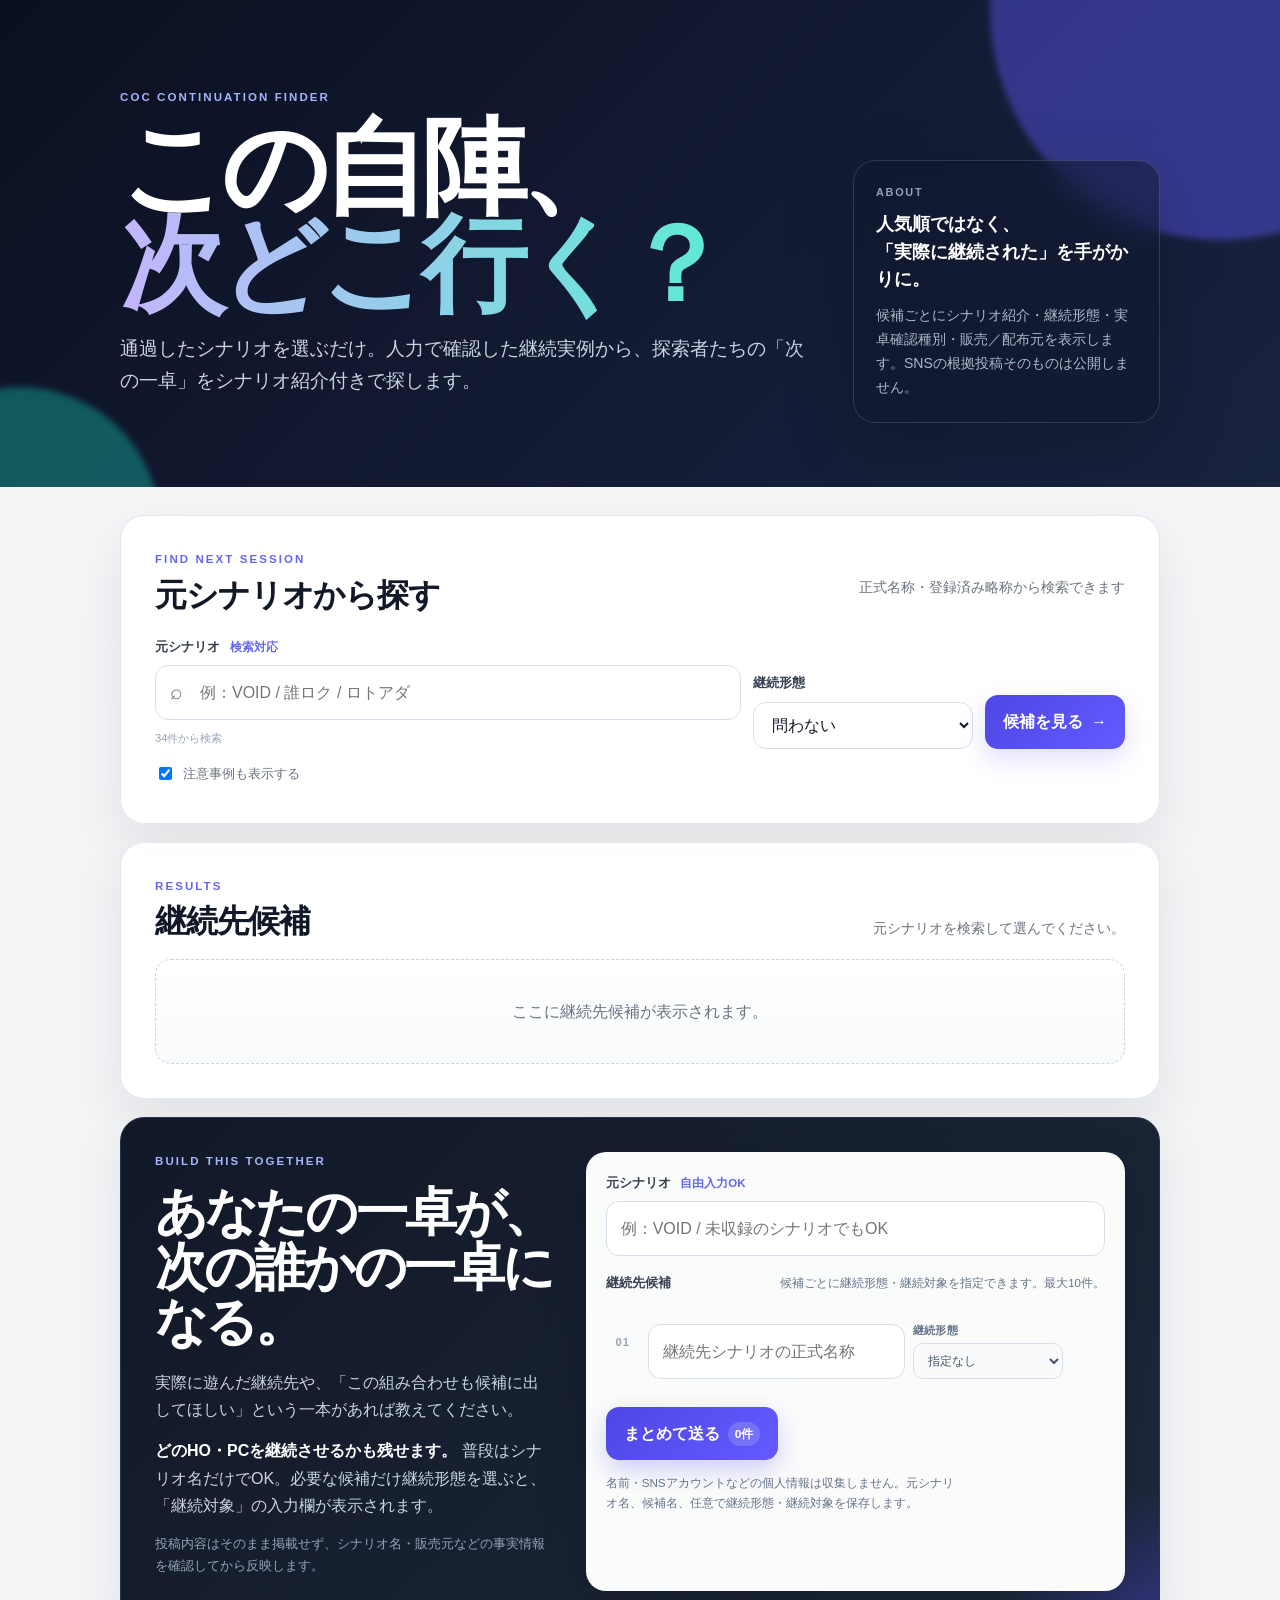
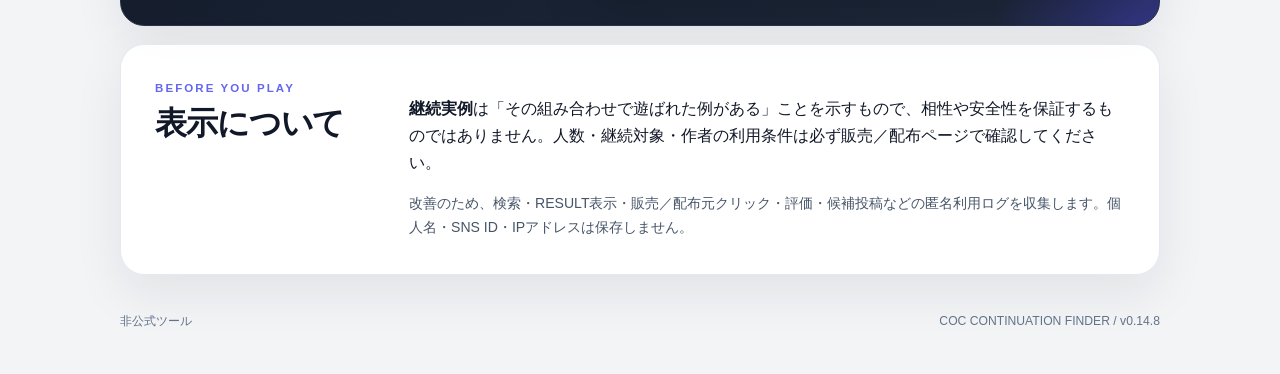
==== index.html @ 489513da "Bump cache for candidate input recovery" ====
<!doctype html>
<html lang="ja">
<head>
<meta charset="utf-8">
<meta name="viewport" content="width=device-width,initial-scale=1">
<title>この自陣、次どこ行く？｜CoC継続先検索</title>
<meta name="description" content="通過したCoCシナリオから、実際に遊ばれた継続先をシナリオ紹介付きで探します。BOOTH・pixiv・TALTO等の販売・配布元も確認できます。">
<meta name="theme-color" content="#111827">
<meta property="og:title" content="この自陣、次どこ行く？">
<meta property="og:description" content="元シナリオを選ぶだけ。人力確認した継続実例から、次の一卓を探します。">
<meta property="og:type" content="website">
<meta property="og:url" content="https://kanjiki.github.io/coc-continuation-finder/">
<meta name="twitter:card" content="summary">
<link rel="canonical" href="https://kanjiki.github.io/coc-continuation-finder/">
<link rel="stylesheet" href="styles.css?v=0.14.8"><link rel="stylesheet" href="source-search.css?v=0.14.8"><link rel="stylesheet" href="request-scope.css?v=0.14.8"><link rel="stylesheet" href="recommendation-feedback.css?v=0.14.8">
<script defer src="config.js?v=0.14.8"></script><script defer src="data/sources.js?v=0.14.8"></script><script defer src="data/part1.js?v=0.14.8"></script><script defer src="data/part2.js?v=0.14.8"></script><script defer src="data/part3.js?v=0.14.8"></script><script defer src="data/part4.js?v=0.14.8"></script><script defer src="data/part5.js?v=0.14.8"></script><script defer src="data/custom.js?v=0.14.8"></script><script defer src="data/sheet-sync.js?v=0.14.8"></script><script defer src="data/sheet-sync-merge.js?v=0.14.8"></script><script defer src="data/feedback-ranking-data.js?v=0.14.8"></script><script defer src="app.js?v=0.14.8"></script><script defer src="source-search-fallback.js?v=0.14.8"></script><script defer src="request-scope.js?v=0.14.8"></script><script defer src="recommendation-feedback.js?v=0.14.8"></script><script defer src="feedback-ranking.js?v=0.14.8"></script><script defer src="analytics.js?v=0.14.8"></script>
</head>
<body>
<div id="testBanner" class="test hidden">FRIEND TEST — 使い勝手を率直に教えてください。</div>
<header class="site-hero"><div class="wrap hero-grid"><div class="hero-copy"><p class="eyebrow">COC CONTINUATION FINDER</p><h1>この自陣、<br><span>次どこ行く？</span></h1><p class="hero-lead">通過したシナリオを選ぶだけ。人力で確認した継続実例から、探索者たちの「次の一卓」をシナリオ紹介付きで探します。</p><div id="heroStats" class="hero-stats" aria-label="収録データ概要"></div></div><aside class="hero-card"><p class="hero-card-label">ABOUT</p><strong>人気順ではなく、<br>「実際に継続された」を手がかりに。</strong><p>候補ごとにシナリオ紹介・継続形態・実卓確認種別・販売／配布元を表示します。SNSの根拠投稿そのものは公開しません。</p></aside></div></header>
<main class="wrap main-stack">
<section class="panel search-panel"><div class="section-head"><div><p class="section-kicker">FIND NEXT SESSION</p><h2>元シナリオから探す</h2></div><p class="section-note">正式名称・登録済み略称から検索できます</p></div><div class="searchrow"><label class="field source-search-field"><span>元シナリオ <em>検索対応</em></span><div class="source-picker"><div class="source-input-wrap"><span class="source-search-icon" aria-hidden="true">⌕</span><input id="sourceSearch" type="search" maxlength="160" autocomplete="off" placeholder="例：VOID / 誰ロク / ロトアダ" aria-controls="sourceResults" aria-expanded="false"><button id="sourceClear" class="source-clear hidden" type="button" aria-label="検索をクリア">×</button></div><div id="sourceResults" class="source-results hidden" role="listbox" aria-label="元シナリオ検索結果"></div></div><small id="sourceSearchMeta" class="source-search-meta"></small><select id="source" class="source-native" aria-hidden="true" tabindex="-1"><option value="">正式名称を選択</option></select></label><label class="field"><span>継続形態</span><select id="scope"><option value="">問わない</option><option value="group">自陣全員・複数人</option><option value="pair">ペア（PC＋PC）</option><option value="tie">タイマン（KPC＋PC）</option><option value="solo">1人・HO単位</option></select></label><button id="go" class="primary-action" type="button">候補を見る <span aria-hidden="true">→</span></button></div><label class="check"><input type="checkbox" id="caution" checked> 注意事例も表示する</label></section>
<section class="panel results-panel"><div class="resulthead"><div><p class="section-kicker">RESULTS</p><h2>継続先候補</h2></div><span id="summary" class="muted">元シナリオを検索して選んでください。</span></div><div id="results" class="empty">ここに継続先候補が表示されます。</div></section>
<section id="requestPanel" class="panel contribute-panel"><div class="contribute-copy"><p class="section-kicker light">BUILD THIS TOGETHER</p><h2>あなたの一卓が、<br>次の誰かの一卓になる。</h2><p>実際に遊んだ継続先や、「この組み合わせも候補に出してほしい」という一本があれば教えてください。</p><p><strong>どのHO・PCを継続させるかも残せます。</strong> 普段はシナリオ名だけでOK。必要な候補だけ継続形態を選ぶと、「継続対象」の入力欄が表示されます。</p><p class="contribute-small">投稿内容はそのまま掲載せず、シナリオ名・販売元などの事実情報を確認してから反映します。</p></div><div class="contribute-form"><label class="field"><span>元シナリオ <em>自由入力OK</em></span><input id="requestSource" type="text" list="requestSourceList" maxlength="160" autocomplete="off" placeholder="例：VOID / 未収録のシナリオでもOK"></label><datalist id="requestSourceList"></datalist><div class="field candidate-fieldset"><div class="field-title"><span>継続先候補</span><small>候補ごとに継続形態・継続対象を指定できます。最大10件。</small></div><div id="candidateFields" class="candidate-fields"></div></div><div class="request-actions"><button id="sendRequest" class="contribute-button" type="button">まとめて送る <span id="requestCount">0件</span></button><p id="requestStatus" class="request-status" aria-live="polite"></p></div><p class="privacy-note">名前・SNSアカウントなどの個人情報は収集しません。元シナリオ名、候補名、任意で継続形態・継続対象を保存します。</p></div></section>
<section id="feedback" class="panel feedback-panel hidden"><p class="section-kicker">FRIEND TEST</p><h2>30秒だけ感想</h2><p class="muted">この形式を今後使いたいですか？</p><div class="choices"><button data-intent="ぜひ使いたい">ぜひ使いたい</button><button data-intent="条件次第">条件次第</button><button data-intent="使わない">使わない</button></div><textarea id="comment" rows="3" placeholder="迷った点、足りない情報など（任意）"></textarea><button id="sendFeedback" type="button">回答文をコピー</button><p id="feedbackStatus" class="muted"></p></section>
<section class="panel note-panel"><div><p class="section-kicker">BEFORE YOU PLAY</p><h2>表示について</h2></div><div><p><b>継続実例</b>は「その組み合わせで遊ばれた例がある」ことを示すもので、相性や安全性を保証するものではありません。人数・継続対象・作者の利用条件は必ず販売／配布ページで確認してください。</p><p class="muted">改善のため、検索・RESULT表示・販売／配布元クリック・評価・候補投稿などの匿名利用ログを収集します。個人名・SNS ID・IPアドレスは保存しません。</p></div></section>
</main>
<footer class="wrap footer-inner"><span>非公式ツール</span><span>COC CONTINUATION FINDER / v0.14.8</span></footer><div id="toast" class="toast"></div>
</body></html>
---- styles.css ----
:root{--bg:#f3f4f6;--paper:#ffffff;--ink:#111827;--muted:#6b7280;--line:#e5e7eb;--accent:#635bff;--accent2:#14b8a6;--navy:#0f172a;--soft:#f8fafc;--good:#e8f7ef;--good-ink:#166534;--warn:#fff4dc;--warn-ink:#92400e;--shadow:0 18px 50px rgba(15,23,42,.08)}*{box-sizing:border-box}html{scroll-behavior:smooth}body{margin:0;background:radial-gradient(circle at 10% 0,#eef2ff 0,transparent 28rem),linear-gradient(#f8fafc,#f3f4f6 44rem);color:var(--ink);font-family:-apple-system,BlinkMacSystemFont,"Segoe UI","Noto Sans JP",sans-serif;line-height:1.7}.wrap{width:min(1040px,calc(100% - 28px));margin:auto}.hidden{display:none!important}.invisible{visibility:hidden}.test{position:sticky;top:0;z-index:20;background:#111827;color:#fff;text-align:center;padding:8px 14px;font-size:.78rem;font-weight:800;letter-spacing:.08em}.site-hero{position:relative;overflow:hidden;background:linear-gradient(135deg,#0b1020 0%,#131b34 55%,#18233f 100%);color:#fff}.site-hero:before,.site-hero:after{content:"";position:absolute;border-radius:999px;filter:blur(3px);opacity:.42}.site-hero:before{width:460px;height:460px;background:#635bff;right:-170px;top:-220px}.site-hero:after{width:280px;height:280px;background:#14b8a6;left:-120px;bottom:-180px}.hero-grid{position:relative;z-index:1;display:grid;grid-template-columns:minmax(0,1.45fr) minmax(280px,.65fr);gap:48px;align-items:end;padding:76px 0 64px}.eyebrow,.section-kicker{font-size:.72rem;letter-spacing:.18em;font-weight:900;text-transform:uppercase}.eyebrow{color:#a5b4fc}.hero-copy h1{font-size:clamp(3.2rem,9vw,6.6rem);line-height:.92;letter-spacing:-.065em;margin:.3rem 0 1.25rem;font-weight:900}.hero-copy h1 span{background:linear-gradient(90deg,#c4b5fd,#5eead4);-webkit-background-clip:text;background-clip:text;color:transparent}.hero-lead{max-width:720px;color:#cbd5e1;font-size:clamp(1rem,2.1vw,1.18rem);margin:0}.hero-stats{display:flex;gap:10px;flex-wrap:wrap;margin-top:26px}.hero-stats span{display:inline-flex;align-items:baseline;gap:5px;padding:7px 10px;border:1px solid rgba(255,255,255,.13);background:rgba(255,255,255,.06);border-radius:999px;color:#cbd5e1;font-size:.78rem;backdrop-filter:blur(8px)}.hero-stats b{font-size:1rem;color:#fff}.hero-card{border:1px solid rgba(255,255,255,.14);background:rgba(15,23,42,.5);padding:22px;border-radius:22px;box-shadow:0 22px 70px rgba(0,0,0,.18);backdrop-filter:blur(14px)}.hero-card-label{font-size:.68rem;letter-spacing:.16em;color:#94a3b8;font-weight:900;margin:0 0 9px}.hero-card strong{display:block;font-size:1.14rem;line-height:1.5}.hero-card p:last-child{color:#aeb9cb;font-size:.88rem;margin:12px 0 0}.main-stack{padding:28px 0 8px}.panel{background:rgba(255,255,255,.94);border:1px solid rgba(226,232,240,.95);border-radius:24px;padding:clamp(20px,4vw,34px);margin-bottom:18px;box-shadow:var(--shadow);backdrop-filter:blur(10px)}.section-head,.resulthead{display:flex;justify-content:space-between;gap:18px;align-items:flex-end}.section-kicker{color:#6366f1;margin:0 0 6px}.section-kicker.light{color:#a5b4fc}.panel h2{font-size:clamp(1.45rem,3vw,2rem);line-height:1.2;letter-spacing:-.035em;margin:0}.section-note,.muted{color:var(--muted);font-size:.88rem}.searchrow{display:grid;grid-template-columns:minmax(0,1fr) 220px auto;gap:12px;align-items:end;margin-top:22px}.field{display:grid;gap:7px}.field>span,.field-title>span{font-size:.82rem;font-weight:800;color:#374151}.field em{font-style:normal;color:#6366f1;margin-left:6px;font-size:.72rem}.field-title{display:flex;justify-content:space-between;gap:10px;align-items:baseline}.field-title small{font-size:.72rem;color:#64748b}select,button,textarea,input{font:inherit}select,textarea,input[type="text"],input[type="url"]{width:100%;border:1px solid #d8dee9;border-radius:13px;background:#fff;padding:13px 14px;color:var(--ink);outline:0;transition:border-color .18s,box-shadow .18s,transform .18s}select:focus,textarea:focus,input:focus{border-color:#818cf8;box-shadow:0 0 0 4px rgba(99,102,241,.12)}button,.button{border:0;border-radius:13px;padding:13px 18px;background:var(--navy);color:#fff;font-weight:800;cursor:pointer;text-decoration:none;display:inline-flex;align-items:center;justify-content:center;gap:8px;transition:transform .18s,filter .18s,box-shadow .18s}button:hover,.button:hover{filter:brightness(1.05);transform:translateY(-1px)}button:disabled{opacity:.55;cursor:wait;transform:none}.primary-action{min-height:50px;background:linear-gradient(135deg,#4f46e5,#635bff);box-shadow:0 10px 24px rgba(99,91,255,.2)}.check{display:inline-flex;gap:8px;align-items:center;margin-top:14px;color:var(--muted);font-size:.84rem}.results-panel{overflow:hidden}.empty{text-align:center;border:1px dashed #cbd5e1;border-radius:16px;padding:38px 18px;color:var(--muted);margin-top:18px;background:linear-gradient(180deg,#fff,#f8fafc)}.cards{display:grid;grid-template-columns:repeat(2,minmax(0,1fr));gap:14px;margin-top:18px}.card{position:relative;border:1px solid #e2e8f0;border-radius:18px;padding:20px;background:linear-gradient(180deg,#fff,#fbfcfe);box-shadow:0 10px 26px rgba(15,23,42,.045);transition:transform .18s,box-shadow .18s,border-color .18s}.card:hover{transform:translateY(-2px);box-shadow:0 16px 38px rgba(15,23,42,.08);border-color:#c7d2fe}.card.caution{background:linear-gradient(180deg,#fffaf0,#fffbf5);border-color:#f2d6a3}.cardtop{display:flex;justify-content:space-between;gap:14px;align-items:flex-start}.card h3{margin:0;font-size:1.14rem;line-height:1.45;letter-spacing:-.01em}.status-dot{width:10px;height:10px;border-radius:999px;flex:0 0 auto;margin-top:7px;box-shadow:0 0 0 5px rgba(22,163,74,.08)}.status-dot.good{background:#22c55e}.status-dot.warn{background:#f59e0b;box-shadow:0 0 0 5px rgba(245,158,11,.1)}.badges{display:flex;gap:6px;flex-wrap:wrap;margin:11px 0}.badge{font-size:.7rem;padding:4px 8px;border-radius:999px;background:#eef2f7;color:#475569;font-weight:800}.badge.good{background:var(--good);color:var(--good-ink)}.badge.warn{background:var(--warn);color:var(--warn-ink)}.reason{margin:9px 0 15px;color:#475569;font-size:.92rem}.markets{display:flex;gap:7px;flex-wrap:wrap;align-items:center;border-top:1px solid #edf0f4;padding-top:12px}.markets b{font-size:.73rem;color:#64748b;margin-right:2px}.markets a{text-decoration:none;border:1px solid #d8dee9;background:#fff;border-radius:999px;padding:6px 10px;font-size:.76rem;font-weight:800;color:#334155;transition:border-color .18s,background .18s}.markets a:hover{border-color:#a5b4fc;background:#f5f7ff}.markets a span{margin-left:4px;color:#6366f1}.pending{font-size:.78rem;color:var(--muted)}.contribute-panel{display:grid;grid-template-columns:minmax(0,.85fr) minmax(0,1.15fr);gap:32px;background:linear-gradient(135deg,#111827 0%,#1e293b 100%);border-color:#26354c;color:#fff;overflow:hidden;position:relative}.contribute-panel:after{content:"";position:absolute;width:320px;height:320px;border-radius:50%;background:radial-gradient(circle,#4f46e5 0,transparent 70%);right:-150px;bottom:-180px;opacity:.45;pointer-events:none}.contribute-copy,.contribute-form{position:relative;z-index:1}.contribute-copy h2{font-size:clamp(2rem,4.6vw,3.25rem);line-height:1.05;margin:8px 0 20px;letter-spacing:-.055em}.contribute-copy p{color:#cbd5e1;margin:0 0 14px}.contribute-copy strong{color:#fff}.contribute-small{font-size:.8rem!important;color:#94a3b8!important}.contribute-form{background:rgba(255,255,255,.98);color:var(--ink);border-radius:20px;padding:20px;box-shadow:0 18px 50px rgba(0,0,0,.16)}.candidate-fieldset{margin-top:16px}.candidate-fields{display:grid;gap:8px;margin-top:9px}.candidate-row{display:grid;grid-template-columns:34px minmax(0,1fr) 34px;gap:8px;align-items:center}.candidate-number{font-size:.7rem;color:#94a3b8;font-weight:900;text-align:center;letter-spacing:.08em}.candidate-remove{width:34px;height:34px;padding:0;border-radius:10px;background:#f1f5f9;color:#64748b;font-size:1.1rem;box-shadow:none}.candidate-remove:hover{background:#e2e8f0;color:#111827}.request-actions{display:flex;align-items:center;gap:14px;flex-wrap:wrap;margin-top:18px}.contribute-button{background:linear-gradient(135deg,#4f46e5,#635bff);box-shadow:0 10px 24px rgba(79,70,229,.24)}.contribute-button span{display:inline-flex;min-width:32px;justify-content:center;background:rgba(255,255,255,.16);padding:2px 7px;border-radius:999px;font-size:.74rem}.contribute-button.ready{box-shadow:0 12px 30px rgba(79,70,229,.34)}.request-status{margin:0;color:#475569;font-size:.8rem}.privacy-note{margin:13px 0 0;color:#64748b;font-size:.73rem}.choices{display:flex;gap:8px;flex-wrap:wrap;margin:12px 0}.choices button{background:#eef2f7;color:var(--ink);box-shadow:none}.choices button.active{background:#111827;color:#fff}#comment{margin:4px 0 10px}.note-panel{display:grid;grid-template-columns:230px minmax(0,1fr);gap:24px;align-items:start}.note-panel p:last-child{margin:0;color:#475569}.footer-inner{display:flex;justify-content:space-between;gap:18px;padding:10px 0 42px;color:#64748b;font-size:.76rem}.toast{position:fixed;right:18px;bottom:18px;z-index:30;background:#111827;color:#fff;padding:11px 15px;border-radius:12px;box-shadow:0 14px 40px rgba(15,23,42,.22);opacity:0;pointer-events:none;transform:translateY(8px);transition:.2s}.toast.show{opacity:1;transform:translateY(0)}@media(max-width:860px){.hero-grid,.contribute-panel{grid-template-columns:1fr}.hero-card{max-width:580px}.cards{grid-template-columns:1fr}.note-panel{grid-template-columns:1fr}.contribute-panel{gap:20px}}@media(max-width:680px){.hero-grid{padding:56px 0 44px;gap:28px}.hero-copy h1{font-size:clamp(3rem,15vw,4.8rem)}.searchrow{grid-template-columns:1fr}.searchrow button{width:100%}.section-head,.resulthead{display:block}.section-note,.resulthead .muted{display:block;margin-top:7px}.field-title{display:block}.field-title small{display:block;margin-top:3px}.candidate-row{grid-template-columns:26px minmax(0,1fr) 32px}.contribute-form{padding:16px}.footer-inner{display:block}.footer-inner span{display:block;margin-top:3px}}
---- source-search.css ----
.source-search-field{min-width:0}.source-picker{position:relative}.source-input-wrap{position:relative}.source-input-wrap input[type="search"]{width:100%;min-height:50px;border:1px solid #d8dee9;border-radius:13px;background:#fff;padding:13px 44px;color:var(--ink);outline:0;transition:border-color .18s,box-shadow .18s}.source-input-wrap input[type="search"]:focus{border-color:#818cf8;box-shadow:0 0 0 4px rgba(99,102,241,.12)}.source-input-wrap input[type="search"]::-webkit-search-cancel-button{display:none}.source-search-icon{position:absolute;left:15px;top:50%;transform:translateY(-52%);z-index:1;color:#64748b;font-size:1.3rem;line-height:1;pointer-events:none}.source-clear{position:absolute;right:8px;top:50%;transform:translateY(-50%);width:34px;height:34px;padding:0;border-radius:10px;background:#f1f5f9;color:#64748b;box-shadow:none;font-size:1.05rem;z-index:2}.source-clear:hover{transform:translateY(-50%);filter:none;background:#e2e8f0;color:#111827}.source-results{position:absolute;z-index:15;top:calc(100% + 7px);left:0;right:0;max-height:330px;overflow:auto;padding:6px;background:rgba(255,255,255,.99);border:1px solid #dbe2ec;border-radius:15px;box-shadow:0 18px 45px rgba(15,23,42,.16);backdrop-filter:blur(12px)}.source-result{width:100%;display:flex;justify-content:space-between;align-items:center;gap:12px;padding:11px 12px;border-radius:10px;background:transparent;color:#172033;text-align:left;box-shadow:none}.source-result:hover,.source-result:focus{transform:none;filter:none;background:#f1f5ff;outline:none}.source-result span{font-weight:800;line-height:1.35}.source-result small{flex:0 0 auto;color:#94a3b8;font-size:.66rem;font-weight:800;letter-spacing:.04em}.source-nohit{padding:18px 12px;color:#64748b;font-size:.82rem;text-align:center}.source-search-meta{display:block;min-height:1.2em;margin-top:2px;color:#94a3b8;font-size:.7rem}.source-native{display:none!important}@media(max-width:680px){.source-results{max-height:280px}.source-result{align-items:flex-start}.source-result small{display:none}}
---- request-scope.css ----
.candidate-fields{gap:10px}.candidate-row{grid-template-columns:34px minmax(0,1fr) 34px;align-items:start;padding:10px 0;border-bottom:1px solid #eef2f7}.candidate-row:last-child{border-bottom:0}.candidate-main{display:grid;grid-template-columns:minmax(0,1fr) 150px;gap:8px;align-items:end}.candidate-scope-wrap{display:grid;gap:4px}.candidate-inline-label,.candidate-target-title{font-size:.68rem;font-weight:900;color:#64748b;letter-spacing:.02em}.candidate-scope-select{padding:9px 10px;border-radius:10px;font-size:.78rem;background:#f8fafc;color:#475569;border:1px solid #d8dee9}.candidate-detail-fields{grid-column:2/3;margin-top:8px;padding:11px 12px;border:1px solid #e2e8f0;border-radius:12px;background:#f8fafc}.candidate-target-title{margin-bottom:7px;color:#475569}.candidate-pair-fields,.candidate-tiebreak-fields{display:grid;grid-template-columns:repeat(2,minmax(0,1fr));gap:8px}.mini-field{display:grid;gap:5px}.mini-field>span{font-size:.7rem;font-weight:800;color:#64748b}.mini-field input{padding:9px 10px;border-radius:10px;font-size:.84rem}.candidate-number{padding-top:12px}.candidate-remove{margin-top:7px}.privacy-note{max-width:54ch}@media(max-width:680px){.candidate-row{grid-template-columns:24px minmax(0,1fr) 30px}.candidate-main{grid-template-columns:1fr}.candidate-scope-select{width:100%}.candidate-detail-fields{grid-column:2/3}.candidate-pair-fields,.candidate-tiebreak-fields{grid-template-columns:1fr}.candidate-remove{margin-top:8px}}
---- recommendation-feedback.css ----
@import url("source-search.css");
.recommendation-feedback{margin-top:14px;padding-top:14px;border-top:1px solid #edf0f4;display:grid;grid-template-columns:minmax(0,1fr) auto;gap:10px 14px;align-items:center}.recommendation-feedback-copy{display:grid;gap:1px}.recommendation-feedback-copy span{font-size:.78rem;font-weight:900;color:#334155}.recommendation-feedback-copy small{font-size:.68rem;color:#94a3b8}.recommendation-feedback-actions{display:flex;gap:7px;flex-wrap:wrap;justify-content:flex-end}.rec-vote{padding:7px 10px;border-radius:999px;background:#f8fafc;color:#475569;border:1px solid #dbe2ea;box-shadow:none;font-size:.72rem;font-weight:850;line-height:1}.rec-vote:hover{transform:translateY(-1px);background:#fff;border-color:#a5b4fc}.rec-vote-fit.selected{background:#e8f7ef;color:#166534;border-color:#bbdfc8}.rec-vote-doubt.selected{background:#fff4dc;color:#92400e;border-color:#f1d09a}.rec-vote:disabled{cursor:default;opacity:.8;transform:none}.recommendation-feedback-status{grid-column:1/-1;min-height:1em;font-size:.68rem;color:#64748b}.recommendation-feedback-status[data-state="success"]{color:#166534}.recommendation-feedback-status[data-state="error"]{color:#b91c1c}@media(max-width:560px){.recommendation-feedback{grid-template-columns:1fr}.recommendation-feedback-actions{justify-content:flex-start}.rec-vote{flex:1}}
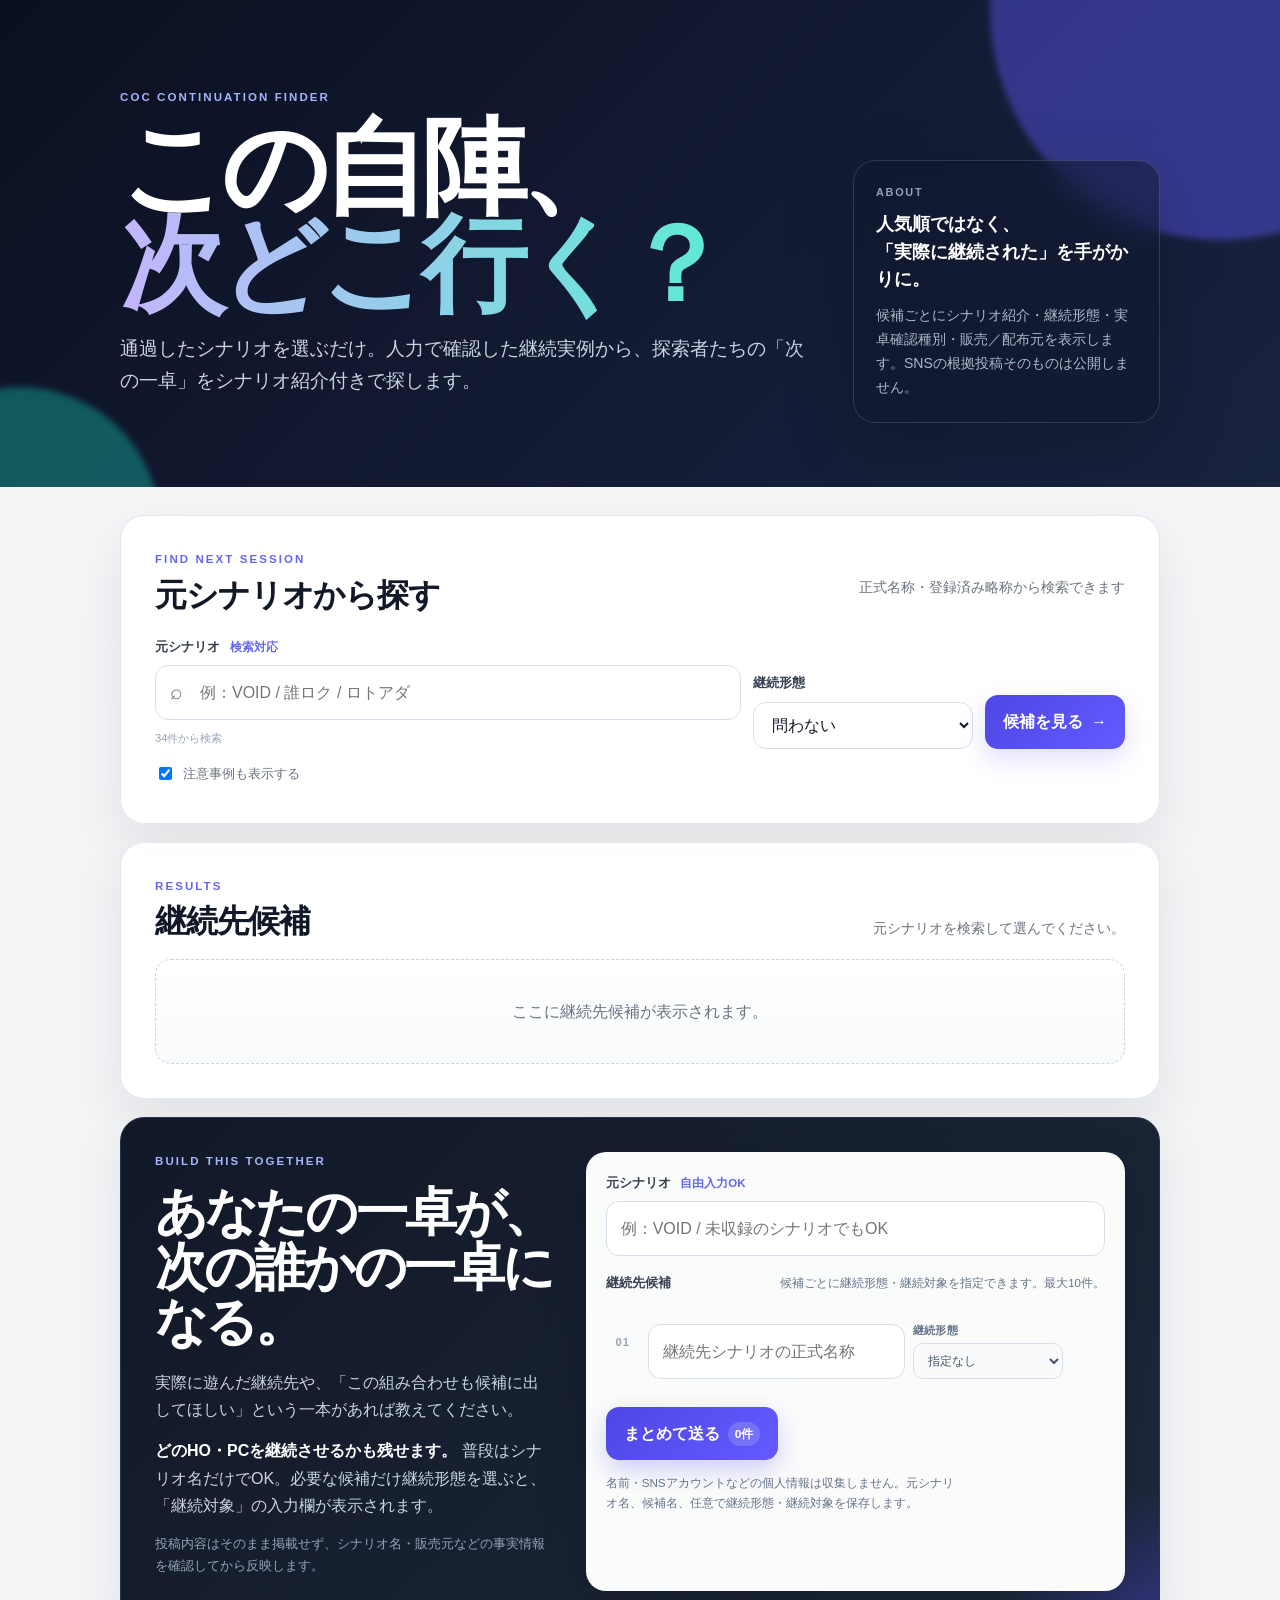
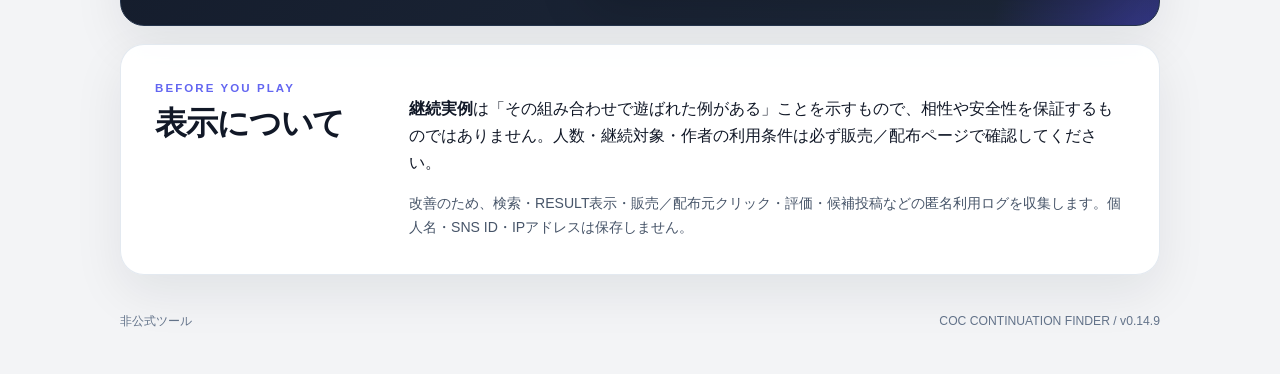
==== commit b18963d3: "Bump cache after candidate submit recovery" ====
--- a/index.html
+++ b/index.html
@@ -12,8 +12,8 @@
 <meta property="og:url" content="https://kanjiki.github.io/coc-continuation-finder/">
 <meta name="twitter:card" content="summary">
 <link rel="canonical" href="https://kanjiki.github.io/coc-continuation-finder/">
-<link rel="stylesheet" href="styles.css?v=0.14.8"><link rel="stylesheet" href="source-search.css?v=0.14.8"><link rel="stylesheet" href="request-scope.css?v=0.14.8"><link rel="stylesheet" href="recommendation-feedback.css?v=0.14.8">
-<script defer src="config.js?v=0.14.8"></script><script defer src="data/sources.js?v=0.14.8"></script><script defer src="data/part1.js?v=0.14.8"></script><script defer src="data/part2.js?v=0.14.8"></script><script defer src="data/part3.js?v=0.14.8"></script><script defer src="data/part4.js?v=0.14.8"></script><script defer src="data/part5.js?v=0.14.8"></script><script defer src="data/custom.js?v=0.14.8"></script><script defer src="data/sheet-sync.js?v=0.14.8"></script><script defer src="data/sheet-sync-merge.js?v=0.14.8"></script><script defer src="data/feedback-ranking-data.js?v=0.14.8"></script><script defer src="app.js?v=0.14.8"></script><script defer src="source-search-fallback.js?v=0.14.8"></script><script defer src="request-scope.js?v=0.14.8"></script><script defer src="recommendation-feedback.js?v=0.14.8"></script><script defer src="feedback-ranking.js?v=0.14.8"></script><script defer src="analytics.js?v=0.14.8"></script>
+<link rel="stylesheet" href="styles.css?v=0.14.9"><link rel="stylesheet" href="source-search.css?v=0.14.9"><link rel="stylesheet" href="request-scope.css?v=0.14.9"><link rel="stylesheet" href="recommendation-feedback.css?v=0.14.9">
+<script defer src="config.js?v=0.14.9"></script><script defer src="data/sources.js?v=0.14.9"></script><script defer src="data/part1.js?v=0.14.9"></script><script defer src="data/part2.js?v=0.14.9"></script><script defer src="data/part3.js?v=0.14.9"></script><script defer src="data/part4.js?v=0.14.9"></script><script defer src="data/part5.js?v=0.14.9"></script><script defer src="data/custom.js?v=0.14.9"></script><script defer src="data/sheet-sync.js?v=0.14.9"></script><script defer src="data/sheet-sync-merge.js?v=0.14.9"></script><script defer src="data/feedback-ranking-data.js?v=0.14.9"></script><script defer src="app.js?v=0.14.9"></script><script defer src="source-search-fallback.js?v=0.14.9"></script><script defer src="request-scope.js?v=0.14.9"></script><script defer src="recommendation-feedback.js?v=0.14.9"></script><script defer src="feedback-ranking.js?v=0.14.9"></script><script defer src="analytics.js?v=0.14.9"></script>
 </head>
 <body>
 <div id="testBanner" class="test hidden">FRIEND TEST — 使い勝手を率直に教えてください。</div>
@@ -25,5 +25,5 @@
 <section id="feedback" class="panel feedback-panel hidden"><p class="section-kicker">FRIEND TEST</p><h2>30秒だけ感想</h2><p class="muted">この形式を今後使いたいですか？</p><div class="choices"><button data-intent="ぜひ使いたい">ぜひ使いたい</button><button data-intent="条件次第">条件次第</button><button data-intent="使わない">使わない</button></div><textarea id="comment" rows="3" placeholder="迷った点、足りない情報など（任意）"></textarea><button id="sendFeedback" type="button">回答文をコピー</button><p id="feedbackStatus" class="muted"></p></section>
 <section class="panel note-panel"><div><p class="section-kicker">BEFORE YOU PLAY</p><h2>表示について</h2></div><div><p><b>継続実例</b>は「その組み合わせで遊ばれた例がある」ことを示すもので、相性や安全性を保証するものではありません。人数・継続対象・作者の利用条件は必ず販売／配布ページで確認してください。</p><p class="muted">改善のため、検索・RESULT表示・販売／配布元クリック・評価・候補投稿などの匿名利用ログを収集します。個人名・SNS ID・IPアドレスは保存しません。</p></div></section>
 </main>
-<footer class="wrap footer-inner"><span>非公式ツール</span><span>COC CONTINUATION FINDER / v0.14.8</span></footer><div id="toast" class="toast"></div>
+<footer class="wrap footer-inner"><span>非公式ツール</span><span>COC CONTINUATION FINDER / v0.14.9</span></footer><div id="toast" class="toast"></div>
 </body></html>
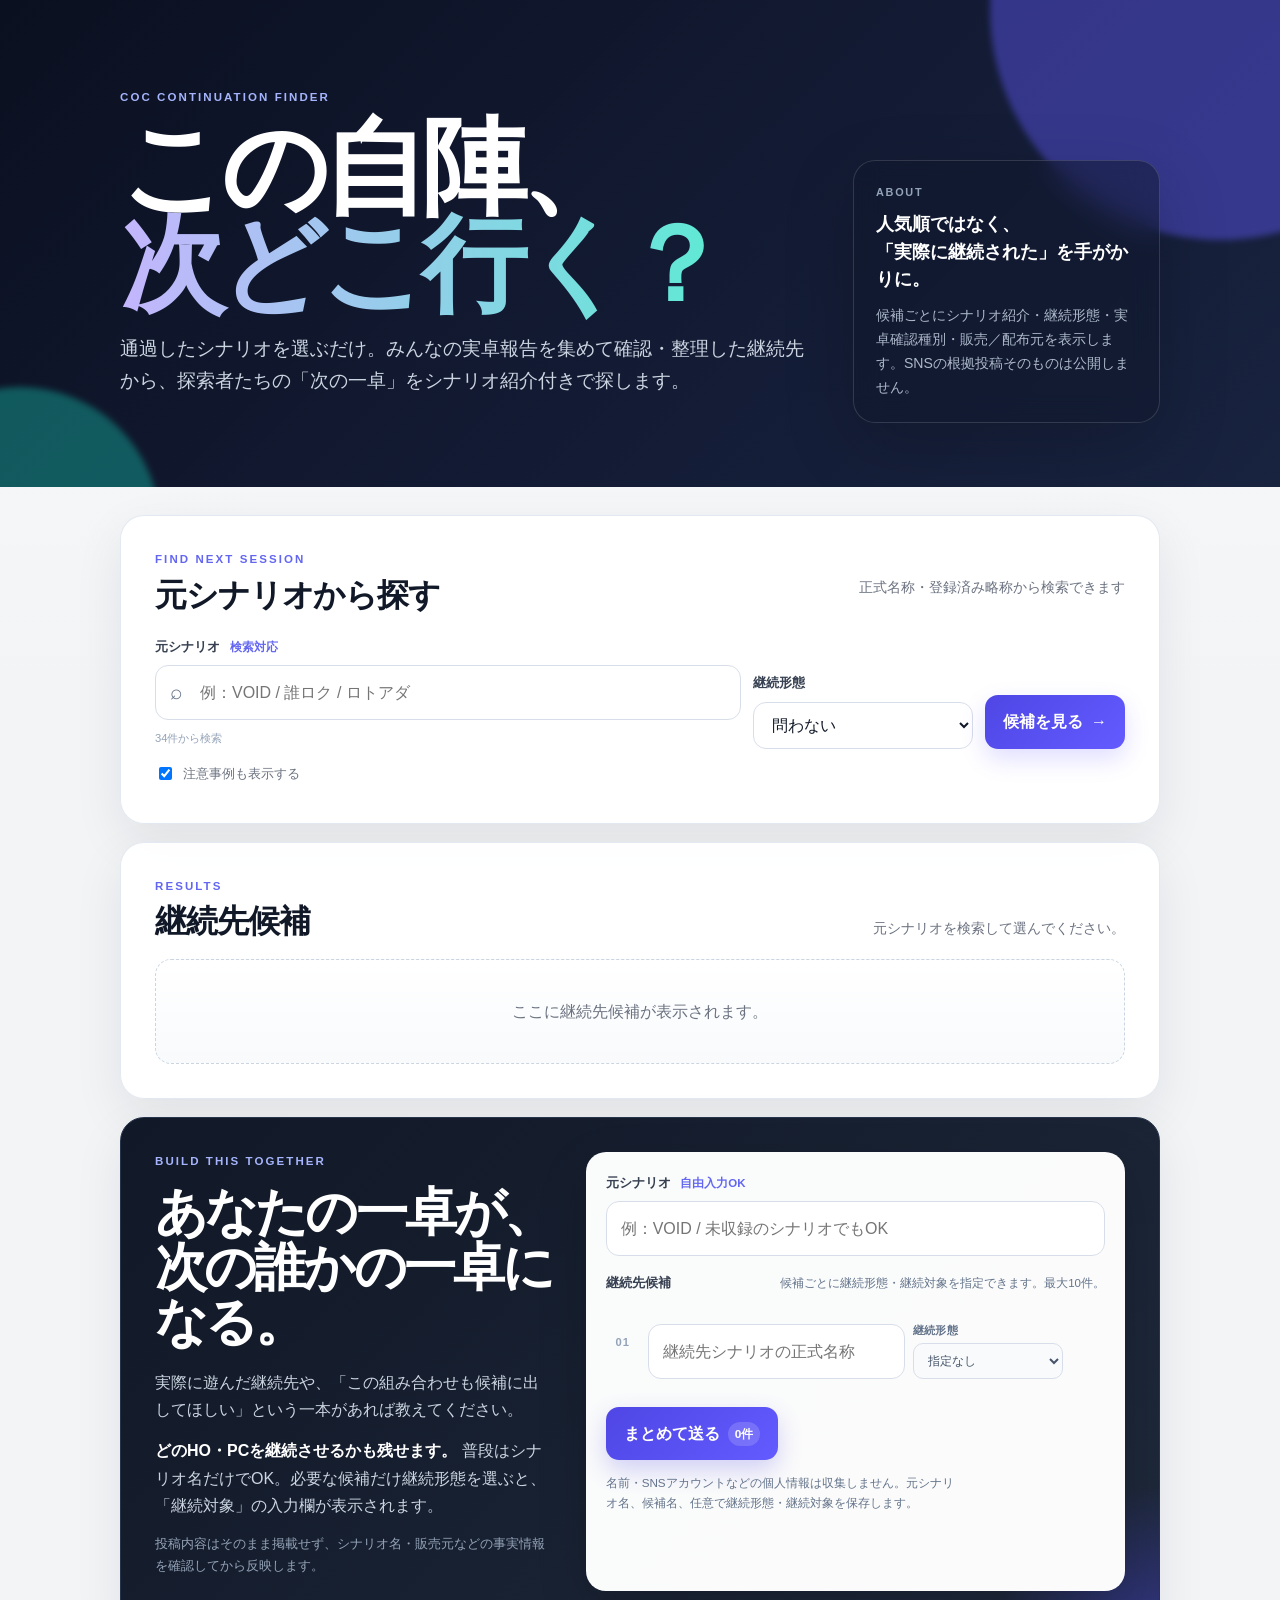
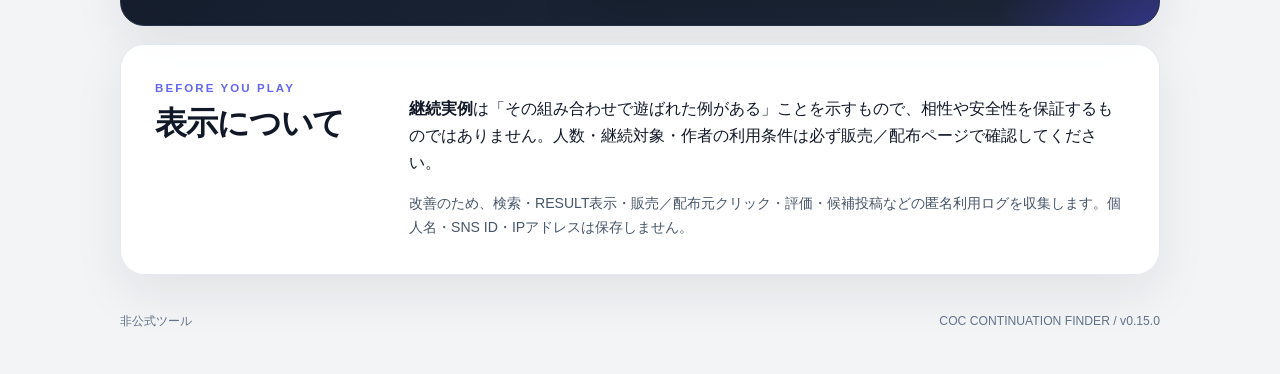
==== commit 1436873c: "Update collective-intelligence copy and cache version" ====
--- a/index.html
+++ b/index.html
@@ -4,20 +4,20 @@
 <meta charset="utf-8">
 <meta name="viewport" content="width=device-width,initial-scale=1">
 <title>この自陣、次どこ行く？｜CoC継続先検索</title>
-<meta name="description" content="通過したCoCシナリオから、実際に遊ばれた継続先をシナリオ紹介付きで探します。BOOTH・pixiv・TALTO等の販売・配布元も確認できます。">
+<meta name="description" content="通過したCoCシナリオから、みんなの実卓報告を集めて確認・整理した継続先をシナリオ紹介付きで探します。BOOTH・pixiv・TALTO等の販売・配布元も確認できます。">
 <meta name="theme-color" content="#111827">
 <meta property="og:title" content="この自陣、次どこ行く？">
-<meta property="og:description" content="元シナリオを選ぶだけ。人力確認した継続実例から、次の一卓を探します。">
+<meta property="og:description" content="元シナリオを選ぶだけ。みんなの実卓報告から集まった継続先を探します。">
 <meta property="og:type" content="website">
 <meta property="og:url" content="https://kanjiki.github.io/coc-continuation-finder/">
 <meta name="twitter:card" content="summary">
 <link rel="canonical" href="https://kanjiki.github.io/coc-continuation-finder/">
-<link rel="stylesheet" href="styles.css?v=0.14.9"><link rel="stylesheet" href="source-search.css?v=0.14.9"><link rel="stylesheet" href="request-scope.css?v=0.14.9"><link rel="stylesheet" href="recommendation-feedback.css?v=0.14.9">
-<script defer src="config.js?v=0.14.9"></script><script defer src="data/sources.js?v=0.14.9"></script><script defer src="data/part1.js?v=0.14.9"></script><script defer src="data/part2.js?v=0.14.9"></script><script defer src="data/part3.js?v=0.14.9"></script><script defer src="data/part4.js?v=0.14.9"></script><script defer src="data/part5.js?v=0.14.9"></script><script defer src="data/custom.js?v=0.14.9"></script><script defer src="data/sheet-sync.js?v=0.14.9"></script><script defer src="data/sheet-sync-merge.js?v=0.14.9"></script><script defer src="data/feedback-ranking-data.js?v=0.14.9"></script><script defer src="app.js?v=0.14.9"></script><script defer src="source-search-fallback.js?v=0.14.9"></script><script defer src="request-scope.js?v=0.14.9"></script><script defer src="recommendation-feedback.js?v=0.14.9"></script><script defer src="feedback-ranking.js?v=0.14.9"></script><script defer src="analytics.js?v=0.14.9"></script>
+<link rel="stylesheet" href="styles.css?v=0.15.0"><link rel="stylesheet" href="source-search.css?v=0.15.0"><link rel="stylesheet" href="request-scope.css?v=0.15.0"><link rel="stylesheet" href="recommendation-feedback.css?v=0.15.0">
+<script defer src="config.js?v=0.15.0"></script><script defer src="data/sources.js?v=0.15.0"></script><script defer src="data/part1.js?v=0.15.0"></script><script defer src="data/part2.js?v=0.15.0"></script><script defer src="data/part3.js?v=0.15.0"></script><script defer src="data/part4.js?v=0.15.0"></script><script defer src="data/part5.js?v=0.15.0"></script><script defer src="data/custom.js?v=0.15.0"></script><script defer src="data/sheet-sync.js?v=0.15.0"></script><script defer src="data/sheet-sync-merge.js?v=0.15.0"></script><script defer src="data/feedback-ranking-data.js?v=0.15.0"></script><script defer src="app.js?v=0.15.0"></script><script defer src="source-search-fallback.js?v=0.15.0"></script><script defer src="request-scope.js?v=0.15.0"></script><script defer src="recommendation-feedback.js?v=0.15.0"></script><script defer src="feedback-ranking.js?v=0.15.0"></script><script defer src="analytics.js?v=0.15.0"></script>
 </head>
 <body>
 <div id="testBanner" class="test hidden">FRIEND TEST — 使い勝手を率直に教えてください。</div>
-<header class="site-hero"><div class="wrap hero-grid"><div class="hero-copy"><p class="eyebrow">COC CONTINUATION FINDER</p><h1>この自陣、<br><span>次どこ行く？</span></h1><p class="hero-lead">通過したシナリオを選ぶだけ。人力で確認した継続実例から、探索者たちの「次の一卓」をシナリオ紹介付きで探します。</p><div id="heroStats" class="hero-stats" aria-label="収録データ概要"></div></div><aside class="hero-card"><p class="hero-card-label">ABOUT</p><strong>人気順ではなく、<br>「実際に継続された」を手がかりに。</strong><p>候補ごとにシナリオ紹介・継続形態・実卓確認種別・販売／配布元を表示します。SNSの根拠投稿そのものは公開しません。</p></aside></div></header>
+<header class="site-hero"><div class="wrap hero-grid"><div class="hero-copy"><p class="eyebrow">COC CONTINUATION FINDER</p><h1>この自陣、<br><span>次どこ行く？</span></h1><p class="hero-lead">通過したシナリオを選ぶだけ。みんなの実卓報告を集めて確認・整理した継続先から、探索者たちの「次の一卓」をシナリオ紹介付きで探します。</p><div id="heroStats" class="hero-stats" aria-label="収録データ概要"></div></div><aside class="hero-card"><p class="hero-card-label">ABOUT</p><strong>人気順ではなく、<br>「実際に継続された」を手がかりに。</strong><p>候補ごとにシナリオ紹介・継続形態・実卓確認種別・販売／配布元を表示します。SNSの根拠投稿そのものは公開しません。</p></aside></div></header>
 <main class="wrap main-stack">
 <section class="panel search-panel"><div class="section-head"><div><p class="section-kicker">FIND NEXT SESSION</p><h2>元シナリオから探す</h2></div><p class="section-note">正式名称・登録済み略称から検索できます</p></div><div class="searchrow"><label class="field source-search-field"><span>元シナリオ <em>検索対応</em></span><div class="source-picker"><div class="source-input-wrap"><span class="source-search-icon" aria-hidden="true">⌕</span><input id="sourceSearch" type="search" maxlength="160" autocomplete="off" placeholder="例：VOID / 誰ロク / ロトアダ" aria-controls="sourceResults" aria-expanded="false"><button id="sourceClear" class="source-clear hidden" type="button" aria-label="検索をクリア">×</button></div><div id="sourceResults" class="source-results hidden" role="listbox" aria-label="元シナリオ検索結果"></div></div><small id="sourceSearchMeta" class="source-search-meta"></small><select id="source" class="source-native" aria-hidden="true" tabindex="-1"><option value="">正式名称を選択</option></select></label><label class="field"><span>継続形態</span><select id="scope"><option value="">問わない</option><option value="group">自陣全員・複数人</option><option value="pair">ペア（PC＋PC）</option><option value="tie">タイマン（KPC＋PC）</option><option value="solo">1人・HO単位</option></select></label><button id="go" class="primary-action" type="button">候補を見る <span aria-hidden="true">→</span></button></div><label class="check"><input type="checkbox" id="caution" checked> 注意事例も表示する</label></section>
 <section class="panel results-panel"><div class="resulthead"><div><p class="section-kicker">RESULTS</p><h2>継続先候補</h2></div><span id="summary" class="muted">元シナリオを検索して選んでください。</span></div><div id="results" class="empty">ここに継続先候補が表示されます。</div></section>
@@ -25,5 +25,5 @@
 <section id="feedback" class="panel feedback-panel hidden"><p class="section-kicker">FRIEND TEST</p><h2>30秒だけ感想</h2><p class="muted">この形式を今後使いたいですか？</p><div class="choices"><button data-intent="ぜひ使いたい">ぜひ使いたい</button><button data-intent="条件次第">条件次第</button><button data-intent="使わない">使わない</button></div><textarea id="comment" rows="3" placeholder="迷った点、足りない情報など（任意）"></textarea><button id="sendFeedback" type="button">回答文をコピー</button><p id="feedbackStatus" class="muted"></p></section>
 <section class="panel note-panel"><div><p class="section-kicker">BEFORE YOU PLAY</p><h2>表示について</h2></div><div><p><b>継続実例</b>は「その組み合わせで遊ばれた例がある」ことを示すもので、相性や安全性を保証するものではありません。人数・継続対象・作者の利用条件は必ず販売／配布ページで確認してください。</p><p class="muted">改善のため、検索・RESULT表示・販売／配布元クリック・評価・候補投稿などの匿名利用ログを収集します。個人名・SNS ID・IPアドレスは保存しません。</p></div></section>
 </main>
-<footer class="wrap footer-inner"><span>非公式ツール</span><span>COC CONTINUATION FINDER / v0.14.9</span></footer><div id="toast" class="toast"></div>
+<footer class="wrap footer-inner"><span>非公式ツール</span><span>COC CONTINUATION FINDER / v0.15.0</span></footer><div id="toast" class="toast"></div>
 </body></html>
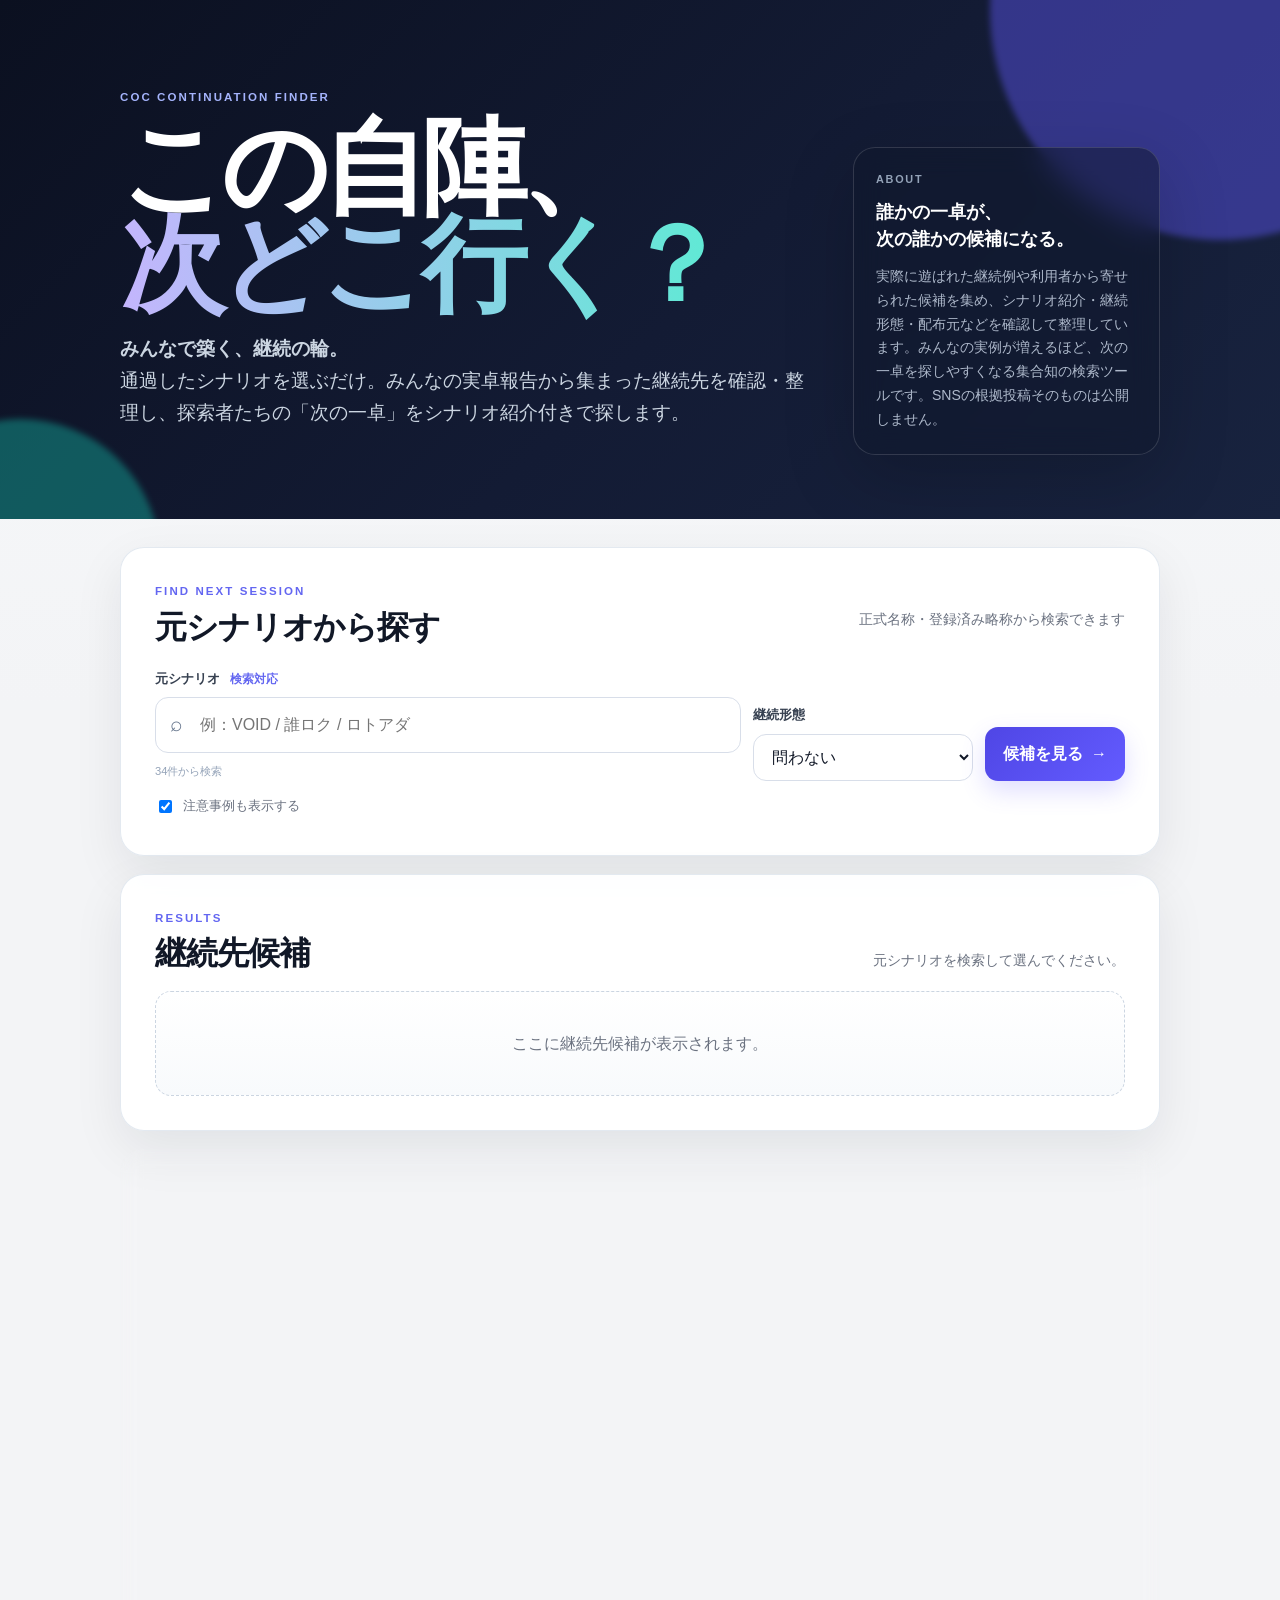
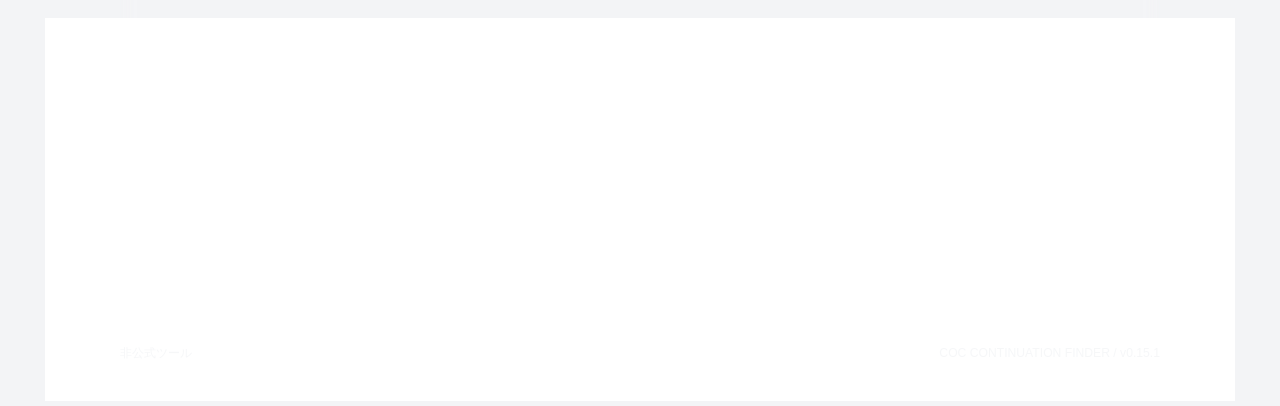
==== commit 8efe5106: "Refine hero and About copy around community knowledge" ====
--- a/index.html
+++ b/index.html
@@ -4,20 +4,20 @@
 <meta charset="utf-8">
 <meta name="viewport" content="width=device-width,initial-scale=1">
 <title>この自陣、次どこ行く？｜CoC継続先検索</title>
-<meta name="description" content="通過したCoCシナリオから、みんなの実卓報告を集めて確認・整理した継続先をシナリオ紹介付きで探します。BOOTH・pixiv・TALTO等の販売・配布元も確認できます。">
+<meta name="description" content="みんなで築く、継続の輪。通過したCoCシナリオから、みんなの実卓報告を集めて確認・整理した継続先をシナリオ紹介付きで探します。">
 <meta name="theme-color" content="#111827">
 <meta property="og:title" content="この自陣、次どこ行く？">
-<meta property="og:description" content="元シナリオを選ぶだけ。みんなの実卓報告から集まった継続先を探します。">
+<meta property="og:description" content="みんなで築く、継続の輪。誰かの一卓から集まった継続先を、次の一卓へ。">
 <meta property="og:type" content="website">
 <meta property="og:url" content="https://kanjiki.github.io/coc-continuation-finder/">
 <meta name="twitter:card" content="summary">
 <link rel="canonical" href="https://kanjiki.github.io/coc-continuation-finder/">
-<link rel="stylesheet" href="styles.css?v=0.15.0"><link rel="stylesheet" href="source-search.css?v=0.15.0"><link rel="stylesheet" href="request-scope.css?v=0.15.0"><link rel="stylesheet" href="recommendation-feedback.css?v=0.15.0">
-<script defer src="config.js?v=0.15.0"></script><script defer src="data/sources.js?v=0.15.0"></script><script defer src="data/part1.js?v=0.15.0"></script><script defer src="data/part2.js?v=0.15.0"></script><script defer src="data/part3.js?v=0.15.0"></script><script defer src="data/part4.js?v=0.15.0"></script><script defer src="data/part5.js?v=0.15.0"></script><script defer src="data/custom.js?v=0.15.0"></script><script defer src="data/sheet-sync.js?v=0.15.0"></script><script defer src="data/sheet-sync-merge.js?v=0.15.0"></script><script defer src="data/feedback-ranking-data.js?v=0.15.0"></script><script defer src="app.js?v=0.15.0"></script><script defer src="source-search-fallback.js?v=0.15.0"></script><script defer src="request-scope.js?v=0.15.0"></script><script defer src="recommendation-feedback.js?v=0.15.0"></script><script defer src="feedback-ranking.js?v=0.15.0"></script><script defer src="analytics.js?v=0.15.0"></script>
+<link rel="stylesheet" href="styles.css?v=0.15.1"><link rel="stylesheet" href="source-search.css?v=0.15.1"><link rel="stylesheet" href="request-scope.css?v=0.15.1"><link rel="stylesheet" href="recommendation-feedback.css?v=0.15.1">
+<script defer src="config.js?v=0.15.1"></script><script defer src="data/sources.js?v=0.15.1"></script><script defer src="data/part1.js?v=0.15.1"></script><script defer src="data/part2.js?v=0.15.1"></script><script defer src="data/part3.js?v=0.15.1"></script><script defer src="data/part4.js?v=0.15.1"></script><script defer src="data/part5.js?v=0.15.1"></script><script defer src="data/custom.js?v=0.15.1"></script><script defer src="data/sheet-sync.js?v=0.15.1"></script><script defer src="data/sheet-sync-merge.js?v=0.15.1"></script><script defer src="data/feedback-ranking-data.js?v=0.15.1"></script><script defer src="app.js?v=0.15.1"></script><script defer src="source-search-fallback.js?v=0.15.1"></script><script defer src="request-scope.js?v=0.15.1"></script><script defer src="recommendation-feedback.js?v=0.15.1"></script><script defer src="feedback-ranking.js?v=0.15.1"></script><script defer src="analytics.js?v=0.15.1"></script>
 </head>
 <body>
 <div id="testBanner" class="test hidden">FRIEND TEST — 使い勝手を率直に教えてください。</div>
-<header class="site-hero"><div class="wrap hero-grid"><div class="hero-copy"><p class="eyebrow">COC CONTINUATION FINDER</p><h1>この自陣、<br><span>次どこ行く？</span></h1><p class="hero-lead">通過したシナリオを選ぶだけ。みんなの実卓報告を集めて確認・整理した継続先から、探索者たちの「次の一卓」をシナリオ紹介付きで探します。</p><div id="heroStats" class="hero-stats" aria-label="収録データ概要"></div></div><aside class="hero-card"><p class="hero-card-label">ABOUT</p><strong>人気順ではなく、<br>「実際に継続された」を手がかりに。</strong><p>候補ごとにシナリオ紹介・継続形態・実卓確認種別・販売／配布元を表示します。SNSの根拠投稿そのものは公開しません。</p></aside></div></header>
+<header class="site-hero"><div class="wrap hero-grid"><div class="hero-copy"><p class="eyebrow">COC CONTINUATION FINDER</p><h1>この自陣、<br><span>次どこ行く？</span></h1><p class="hero-lead"><strong>みんなで築く、継続の輪。</strong><br>通過したシナリオを選ぶだけ。みんなの実卓報告から集まった継続先を確認・整理し、探索者たちの「次の一卓」をシナリオ紹介付きで探します。</p><div id="heroStats" class="hero-stats" aria-label="収録データ概要"></div></div><aside class="hero-card"><p class="hero-card-label">ABOUT</p><strong>誰かの一卓が、<br>次の誰かの候補になる。</strong><p>実際に遊ばれた継続例や利用者から寄せられた候補を集め、シナリオ紹介・継続形態・配布元などを確認して整理しています。みんなの実例が増えるほど、次の一卓を探しやすくなる集合知の検索ツールです。SNSの根拠投稿そのものは公開しません。</p></aside></div></header>
 <main class="wrap main-stack">
 <section class="panel search-panel"><div class="section-head"><div><p class="section-kicker">FIND NEXT SESSION</p><h2>元シナリオから探す</h2></div><p class="section-note">正式名称・登録済み略称から検索できます</p></div><div class="searchrow"><label class="field source-search-field"><span>元シナリオ <em>検索対応</em></span><div class="source-picker"><div class="source-input-wrap"><span class="source-search-icon" aria-hidden="true">⌕</span><input id="sourceSearch" type="search" maxlength="160" autocomplete="off" placeholder="例：VOID / 誰ロク / ロトアダ" aria-controls="sourceResults" aria-expanded="false"><button id="sourceClear" class="source-clear hidden" type="button" aria-label="検索をクリア">×</button></div><div id="sourceResults" class="source-results hidden" role="listbox" aria-label="元シナリオ検索結果"></div></div><small id="sourceSearchMeta" class="source-search-meta"></small><select id="source" class="source-native" aria-hidden="true" tabindex="-1"><option value="">正式名称を選択</option></select></label><label class="field"><span>継続形態</span><select id="scope"><option value="">問わない</option><option value="group">自陣全員・複数人</option><option value="pair">ペア（PC＋PC）</option><option value="tie">タイマン（KPC＋PC）</option><option value="solo">1人・HO単位</option></select></label><button id="go" class="primary-action" type="button">候補を見る <span aria-hidden="true">→</span></button></div><label class="check"><input type="checkbox" id="caution" checked> 注意事例も表示する</label></section>
 <section class="panel results-panel"><div class="resulthead"><div><p class="section-kicker">RESULTS</p><h2>継続先候補</h2></div><span id="summary" class="muted">元シナリオを検索して選んでください。</span></div><div id="results" class="empty">ここに継続先候補が表示されます。</div></section>
@@ -25,5 +25,5 @@
 <section id="feedback" class="panel feedback-panel hidden"><p class="section-kicker">FRIEND TEST</p><h2>30秒だけ感想</h2><p class="muted">この形式を今後使いたいですか？</p><div class="choices"><button data-intent="ぜひ使いたい">ぜひ使いたい</button><button data-intent="条件次第">条件次第</button><button data-intent="使わない">使わない</button></div><textarea id="comment" rows="3" placeholder="迷った点、足りない情報など（任意）"></textarea><button id="sendFeedback" type="button">回答文をコピー</button><p id="feedbackStatus" class="muted"></p></section>
 <section class="panel note-panel"><div><p class="section-kicker">BEFORE YOU PLAY</p><h2>表示について</h2></div><div><p><b>継続実例</b>は「その組み合わせで遊ばれた例がある」ことを示すもので、相性や安全性を保証するものではありません。人数・継続対象・作者の利用条件は必ず販売／配布ページで確認してください。</p><p class="muted">改善のため、検索・RESULT表示・販売／配布元クリック・評価・候補投稿などの匿名利用ログを収集します。個人名・SNS ID・IPアドレスは保存しません。</p></div></section>
 </main>
-<footer class="wrap footer-inner"><span>非公式ツール</span><span>COC CONTINUATION FINDER / v0.15.0</span></footer><div id="toast" class="toast"></div>
+<footer class="wrap footer-inner"><span>非公式ツール</span><span>COC CONTINUATION FINDER / v0.15.1</span></footer><div id="toast" class="toast"></div>
 </body></html>
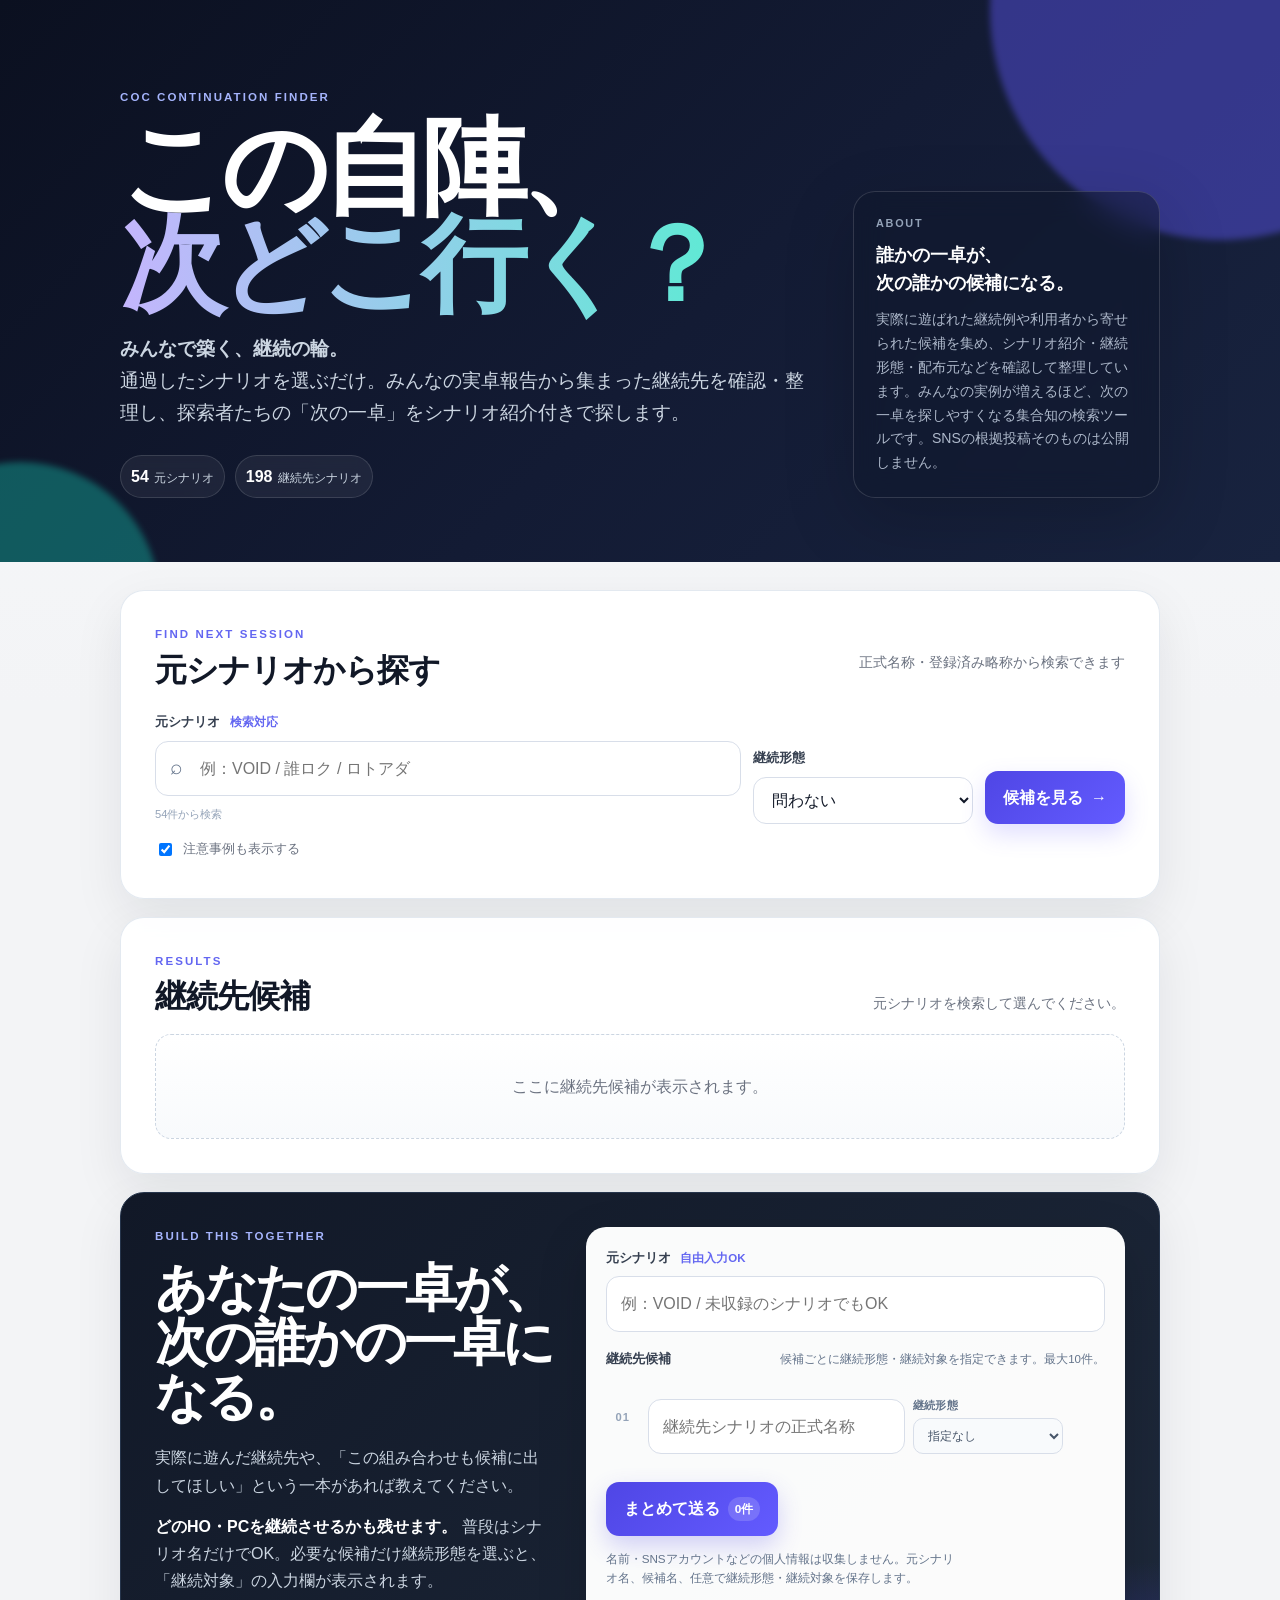
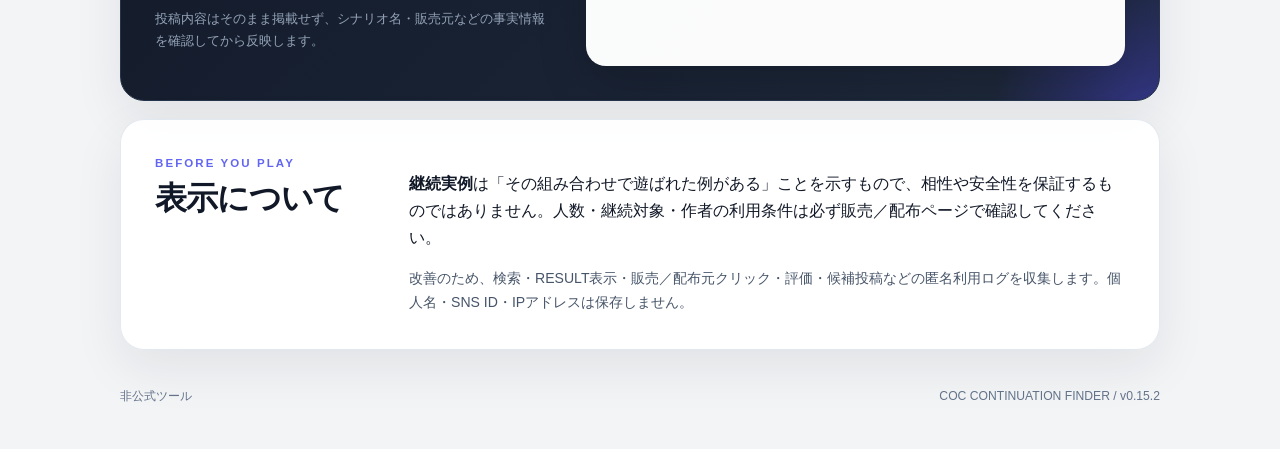
==== commit 9de8dcf3: "Display unique source and continuation scenario totals" ====
--- a/index.html
+++ b/index.html
@@ -13,7 +13,7 @@
 <meta name="twitter:card" content="summary">
 <link rel="canonical" href="https://kanjiki.github.io/coc-continuation-finder/">
 <link rel="stylesheet" href="styles.css?v=0.15.1"><link rel="stylesheet" href="source-search.css?v=0.15.1"><link rel="stylesheet" href="request-scope.css?v=0.15.1"><link rel="stylesheet" href="recommendation-feedback.css?v=0.15.1">
-<script defer src="config.js?v=0.15.1"></script><script defer src="data/sources.js?v=0.15.1"></script><script defer src="data/part1.js?v=0.15.1"></script><script defer src="data/part2.js?v=0.15.1"></script><script defer src="data/part3.js?v=0.15.1"></script><script defer src="data/part4.js?v=0.15.1"></script><script defer src="data/part5.js?v=0.15.1"></script><script defer src="data/custom.js?v=0.15.1"></script><script defer src="data/sheet-sync.js?v=0.15.1"></script><script defer src="data/sheet-sync-merge.js?v=0.15.1"></script><script defer src="data/feedback-ranking-data.js?v=0.15.1"></script><script defer src="app.js?v=0.15.1"></script><script defer src="source-search-fallback.js?v=0.15.1"></script><script defer src="request-scope.js?v=0.15.1"></script><script defer src="recommendation-feedback.js?v=0.15.1"></script><script defer src="feedback-ranking.js?v=0.15.1"></script><script defer src="analytics.js?v=0.15.1"></script>
+<script defer src="config.js?v=0.15.1"></script><script defer src="data/sources.js?v=0.15.1"></script><script defer src="data/part1.js?v=0.15.1"></script><script defer src="data/part2.js?v=0.15.1"></script><script defer src="data/part3.js?v=0.15.1"></script><script defer src="data/part4.js?v=0.15.1"></script><script defer src="data/part5.js?v=0.15.1"></script><script defer src="data/custom.js?v=0.15.1"></script><script defer src="data/sheet-sync.js?v=0.15.1"></script><script defer src="data/sheet-sync-merge.js?v=0.15.1"></script><script defer src="data/feedback-ranking-data.js?v=0.15.1"></script><script defer src="app.js?v=0.15.1"></script><script defer src="stats.js?v=0.15.2"></script><script defer src="source-search-fallback.js?v=0.15.1"></script><script defer src="request-scope.js?v=0.15.1"></script><script defer src="recommendation-feedback.js?v=0.15.1"></script><script defer src="feedback-ranking.js?v=0.15.1"></script><script defer src="analytics.js?v=0.15.1"></script>
 </head>
 <body>
 <div id="testBanner" class="test hidden">FRIEND TEST — 使い勝手を率直に教えてください。</div>
@@ -25,5 +25,5 @@
 <section id="feedback" class="panel feedback-panel hidden"><p class="section-kicker">FRIEND TEST</p><h2>30秒だけ感想</h2><p class="muted">この形式を今後使いたいですか？</p><div class="choices"><button data-intent="ぜひ使いたい">ぜひ使いたい</button><button data-intent="条件次第">条件次第</button><button data-intent="使わない">使わない</button></div><textarea id="comment" rows="3" placeholder="迷った点、足りない情報など（任意）"></textarea><button id="sendFeedback" type="button">回答文をコピー</button><p id="feedbackStatus" class="muted"></p></section>
 <section class="panel note-panel"><div><p class="section-kicker">BEFORE YOU PLAY</p><h2>表示について</h2></div><div><p><b>継続実例</b>は「その組み合わせで遊ばれた例がある」ことを示すもので、相性や安全性を保証するものではありません。人数・継続対象・作者の利用条件は必ず販売／配布ページで確認してください。</p><p class="muted">改善のため、検索・RESULT表示・販売／配布元クリック・評価・候補投稿などの匿名利用ログを収集します。個人名・SNS ID・IPアドレスは保存しません。</p></div></section>
 </main>
-<footer class="wrap footer-inner"><span>非公式ツール</span><span>COC CONTINUATION FINDER / v0.15.1</span></footer><div id="toast" class="toast"></div>
+<footer class="wrap footer-inner"><span>非公式ツール</span><span>COC CONTINUATION FINDER / v0.15.2</span></footer><div id="toast" class="toast"></div>
 </body></html>
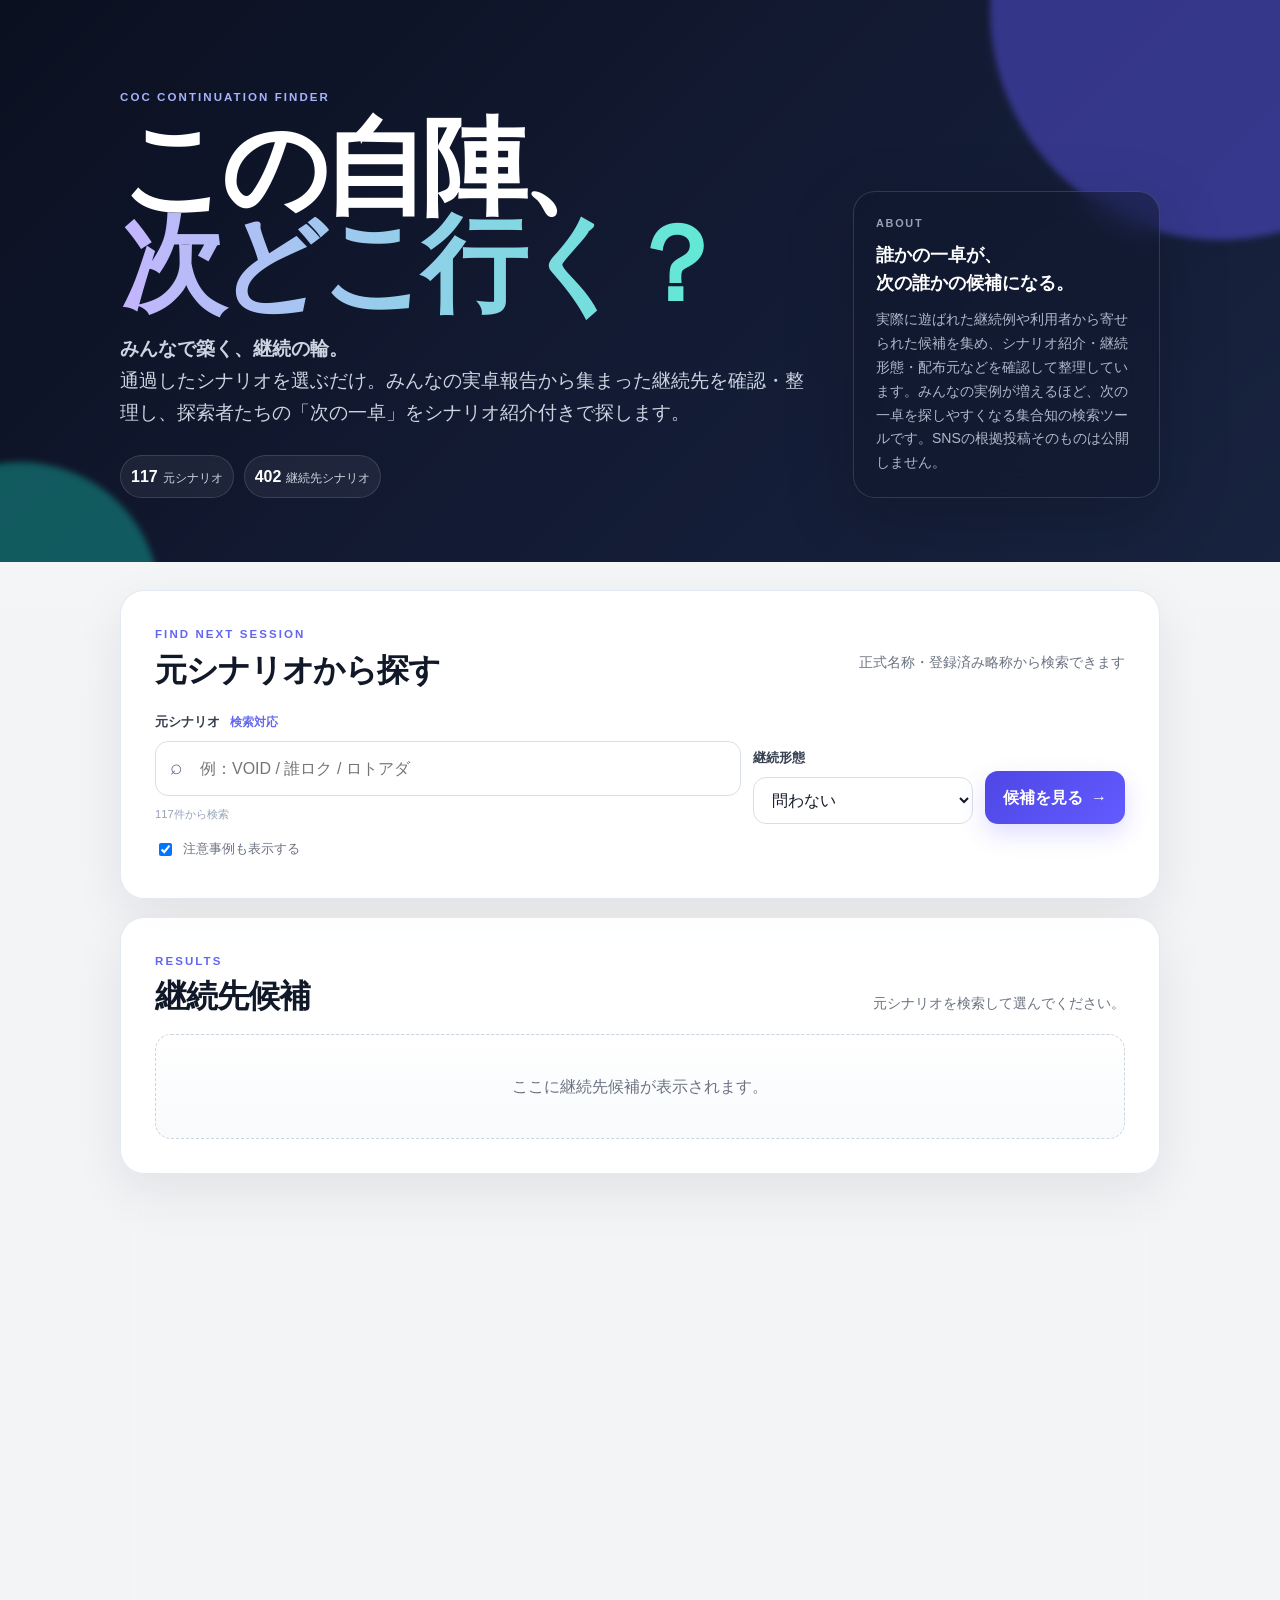
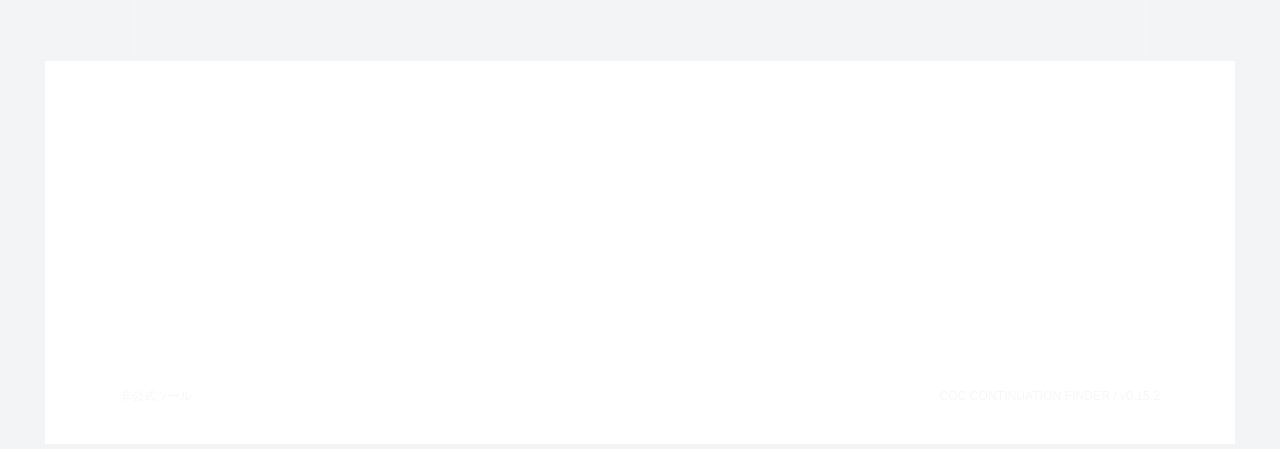
==== commit 499a6bef: "Load live sheet sync before merge" ====
--- a/index.html
+++ b/index.html
@@ -13,7 +13,7 @@
 <meta name="twitter:card" content="summary">
 <link rel="canonical" href="https://kanjiki.github.io/coc-continuation-finder/">
 <link rel="stylesheet" href="styles.css?v=0.15.1"><link rel="stylesheet" href="source-search.css?v=0.15.1"><link rel="stylesheet" href="request-scope.css?v=0.15.1"><link rel="stylesheet" href="recommendation-feedback.css?v=0.15.1">
-<script defer src="config.js?v=0.15.1"></script><script defer src="data/sources.js?v=0.15.1"></script><script defer src="data/part1.js?v=0.15.1"></script><script defer src="data/part2.js?v=0.15.1"></script><script defer src="data/part3.js?v=0.15.1"></script><script defer src="data/part4.js?v=0.15.1"></script><script defer src="data/part5.js?v=0.15.1"></script><script defer src="data/custom.js?v=0.15.1"></script><script defer src="data/sheet-sync.js?v=0.15.1"></script><script defer src="data/sheet-sync-merge.js?v=0.15.1"></script><script defer src="data/feedback-ranking-data.js?v=0.15.1"></script><script defer src="app.js?v=0.15.1"></script><script defer src="stats.js?v=0.15.2"></script><script defer src="source-search-fallback.js?v=0.15.1"></script><script defer src="request-scope.js?v=0.15.1"></script><script defer src="recommendation-feedback.js?v=0.15.1"></script><script defer src="feedback-ranking.js?v=0.15.1"></script><script defer src="analytics.js?v=0.15.1"></script>
+<script defer src="config.js?v=0.15.1"></script><script defer src="data/sources.js?v=0.15.1"></script><script defer src="data/part1.js?v=0.15.1"></script><script defer src="data/part2.js?v=0.15.1"></script><script defer src="data/part3.js?v=0.15.1"></script><script defer src="data/part4.js?v=0.15.1"></script><script defer src="data/part5.js?v=0.15.1"></script><script defer src="data/custom.js?v=0.15.1"></script><script defer src="data/sheet-sync.js?v=0.15.1"></script><script defer src="https://script.google.com/macros/s/AKfycbwy7AqfUP9gQRi5gjA67c17Xd96rWeo1ptEp1-qZOmapWxqlhstSKYrRKWJJrCA-QU-VA/exec?action=siteSync&live=1"></script><script defer src="data/sheet-sync-merge.js?v=0.15.1"></script><script defer src="data/feedback-ranking-data.js?v=0.15.1"></script><script defer src="app.js?v=0.15.1"></script><script defer src="stats.js?v=0.15.2"></script><script defer src="source-search-fallback.js?v=0.15.1"></script><script defer src="request-scope.js?v=0.15.1"></script><script defer src="recommendation-feedback.js?v=0.15.1"></script><script defer src="feedback-ranking.js?v=0.15.1"></script><script defer src="analytics.js?v=0.15.1"></script>
 </head>
 <body>
 <div id="testBanner" class="test hidden">FRIEND TEST — 使い勝手を率直に教えてください。</div>
--- a/recommendation-feedback.css
+++ b/recommendation-feedback.css
@@ -1,2 +1,2 @@
 @import url("source-search.css");
-.recommendation-feedback{margin-top:14px;padding-top:14px;border-top:1px solid #edf0f4;display:grid;grid-template-columns:minmax(0,1fr) auto;gap:10px 14px;align-items:center}.recommendation-feedback-copy{display:grid;gap:1px}.recommendation-feedback-copy span{font-size:.78rem;font-weight:900;color:#334155}.recommendation-feedback-copy small{font-size:.68rem;color:#94a3b8}.recommendation-feedback-actions{display:flex;gap:7px;flex-wrap:wrap;justify-content:flex-end}.rec-vote{padding:7px 10px;border-radius:999px;background:#f8fafc;color:#475569;border:1px solid #dbe2ea;box-shadow:none;font-size:.72rem;font-weight:850;line-height:1}.rec-vote:hover{transform:translateY(-1px);background:#fff;border-color:#a5b4fc}.rec-vote-fit.selected{background:#e8f7ef;color:#166534;border-color:#bbdfc8}.rec-vote-doubt.selected{background:#fff4dc;color:#92400e;border-color:#f1d09a}.rec-vote:disabled{cursor:default;opacity:.8;transform:none}.recommendation-feedback-status{grid-column:1/-1;min-height:1em;font-size:.68rem;color:#64748b}.recommendation-feedback-status[data-state="success"]{color:#166534}.recommendation-feedback-status[data-state="error"]{color:#b91c1c}@media(max-width:560px){.recommendation-feedback{grid-template-columns:1fr}.recommendation-feedback-actions{justify-content:flex-start}.rec-vote{flex:1}}
+.special-note{display:flex;align-items:center;gap:8px;width:max-content;max-width:100%;margin:11px 0 8px;padding:7px 10px;border-radius:12px;font-size:.72rem;font-weight:900;letter-spacing:.02em}.special-note span{font-size:.66rem;letter-spacing:.08em}.special-note strong{font-size:.8rem}.special-note-r18{background:linear-gradient(135deg,#fff1f2,#ffe4e6);color:#9f1239;border:1px solid #fda4af;box-shadow:0 5px 14px rgba(190,24,93,.08)}.special-note-r18 span{color:#be123c}.special-note-r18 strong{display:inline-flex;align-items:center;justify-content:center;min-width:36px;padding:2px 7px;border-radius:999px;background:#be123c;color:#fff;letter-spacing:.06em}.recommendation-feedback{margin-top:14px;padding-top:14px;border-top:1px solid #edf0f4;display:grid;grid-template-columns:minmax(0,1fr) auto;gap:10px 14px;align-items:center}.recommendation-feedback-copy{display:grid;gap:1px}.recommendation-feedback-copy span{font-size:.78rem;font-weight:900;color:#334155}.recommendation-feedback-copy small{font-size:.68rem;color:#94a3b8}.recommendation-feedback-actions{display:flex;gap:7px;flex-wrap:wrap;justify-content:flex-end}.rec-vote{padding:7px 10px;border-radius:999px;background:#f8fafc;color:#475569;border:1px solid #dbe2ea;box-shadow:none;font-size:.72rem;font-weight:850;line-height:1}.rec-vote:hover{transform:translateY(-1px);background:#fff;border-color:#a5b4fc}.rec-vote-fit.selected{background:#e8f7ef;color:#166534;border-color:#bbdfc8}.rec-vote-doubt.selected{background:#fff4dc;color:#92400e;border-color:#f1d09a}.rec-vote:disabled{cursor:default;opacity:.8;transform:none}.recommendation-feedback-status{grid-column:1/-1;min-height:1em;font-size:.68rem;color:#64748b}.recommendation-feedback-status[data-state="success"]{color:#166534}.recommendation-feedback-status[data-state="error"]{color:#b91c1c}@media(max-width:560px){.recommendation-feedback{grid-template-columns:1fr}.recommendation-feedback-actions{justify-content:flex-start}.rec-vote{flex:1}}
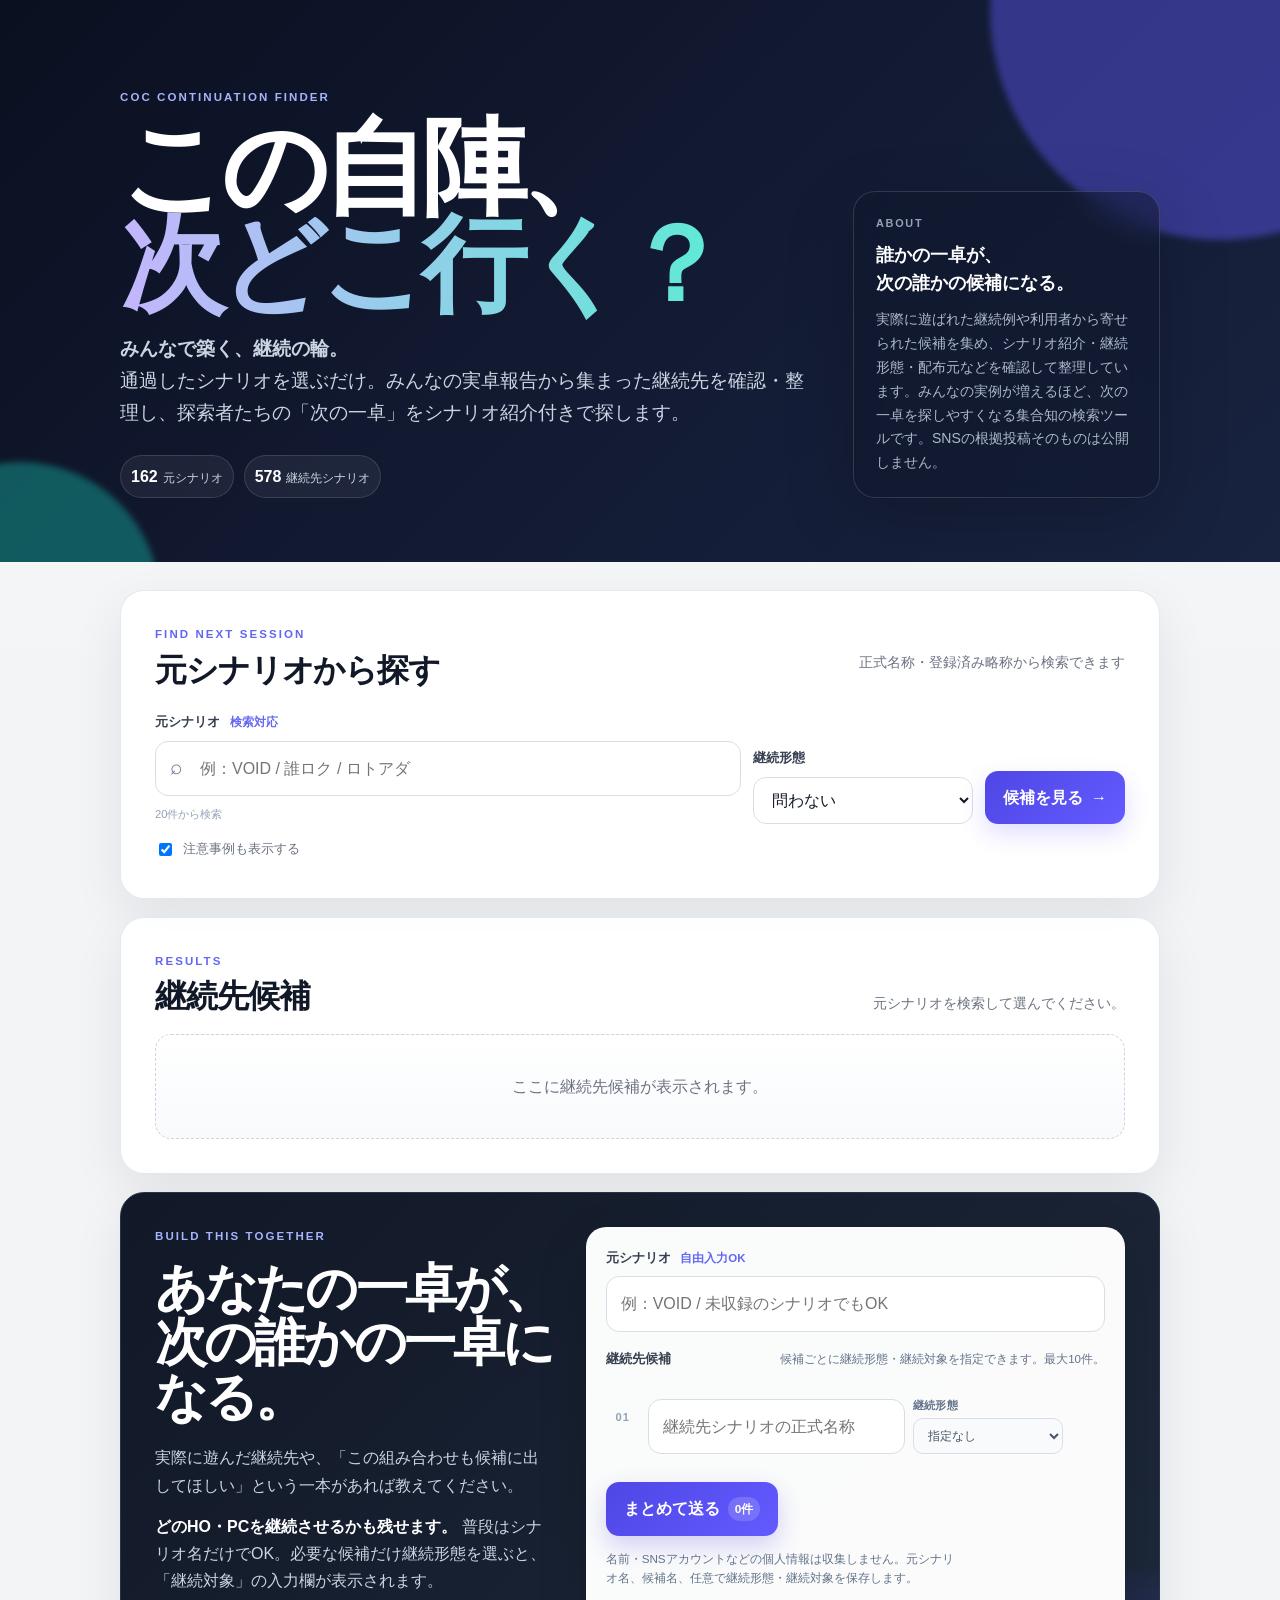
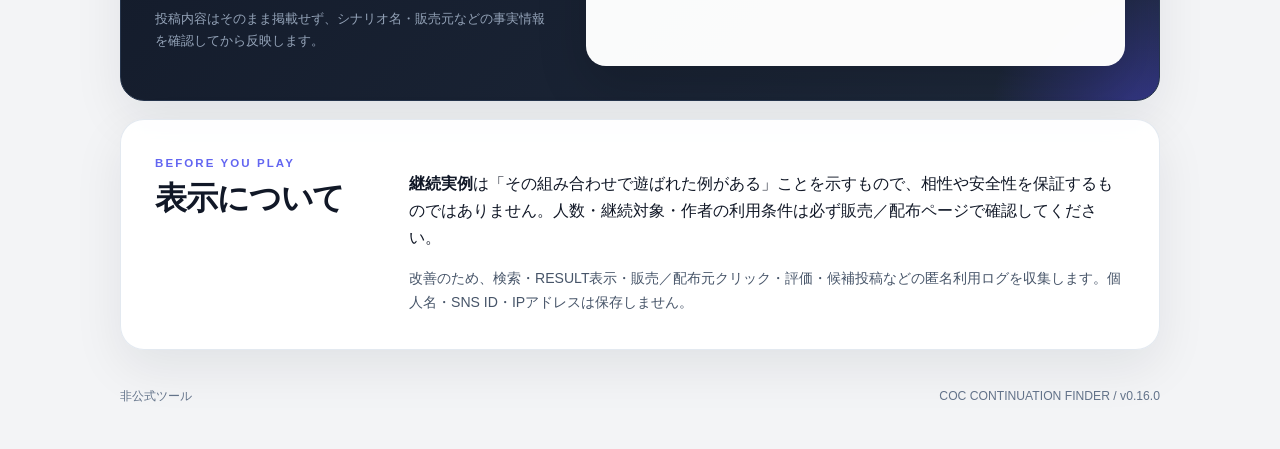
==== commit cb9f902f: "Defer heavy sync data until interaction" ====
--- a/index.html
+++ b/index.html
@@ -13,7 +13,7 @@
 <meta name="twitter:card" content="summary">
 <link rel="canonical" href="https://kanjiki.github.io/coc-continuation-finder/">
 <link rel="stylesheet" href="styles.css?v=0.15.1"><link rel="stylesheet" href="source-search.css?v=0.15.1"><link rel="stylesheet" href="request-scope.css?v=0.15.1"><link rel="stylesheet" href="recommendation-feedback.css?v=0.15.1">
-<script defer src="config.js?v=0.15.1"></script><script defer src="data/sources.js?v=0.15.1"></script><script defer src="data/part1.js?v=0.15.1"></script><script defer src="data/part2.js?v=0.15.1"></script><script defer src="data/part3.js?v=0.15.1"></script><script defer src="data/part4.js?v=0.15.1"></script><script defer src="data/part5.js?v=0.15.1"></script><script defer src="data/custom.js?v=0.15.1"></script><script defer src="data/sheet-sync.js?v=0.15.1"></script><script defer src="https://script.google.com/macros/s/AKfycbwy7AqfUP9gQRi5gjA67c17Xd96rWeo1ptEp1-qZOmapWxqlhstSKYrRKWJJrCA-QU-VA/exec?action=siteSync&live=1"></script><script defer src="data/sheet-sync-merge.js?v=0.15.1"></script><script defer src="data/feedback-ranking-data.js?v=0.15.1"></script><script defer src="app.js?v=0.15.1"></script><script defer src="stats.js?v=0.15.2"></script><script defer src="source-search-fallback.js?v=0.15.1"></script><script defer src="request-scope.js?v=0.15.1"></script><script defer src="recommendation-feedback.js?v=0.15.1"></script><script defer src="feedback-ranking.js?v=0.15.1"></script><script defer src="analytics.js?v=0.15.1"></script>
+<script defer src="config.js?v=0.15.1"></script><script defer src="data/sources.js?v=0.15.1"></script><script defer src="data/part1.js?v=0.15.1"></script><script defer src="data/part2.js?v=0.15.1"></script><script defer src="data/part3.js?v=0.15.1"></script><script defer src="data/part4.js?v=0.15.1"></script><script defer src="data/part5.js?v=0.15.1"></script><script defer src="data/custom.js?v=0.15.1"></script><script defer src="app.js?v=0.15.1"></script><script defer src="stats.js?v=0.15.2"></script><script defer src="lazy-sync.js?v=0.16.0"></script><script defer src="source-search-fallback.js?v=0.15.1"></script><script defer src="request-scope.js?v=0.15.1"></script><script defer src="recommendation-feedback.js?v=0.15.1"></script><script defer src="analytics.js?v=0.15.1"></script>
 </head>
 <body>
 <div id="testBanner" class="test hidden">FRIEND TEST — 使い勝手を率直に教えてください。</div>
@@ -25,5 +25,5 @@
 <section id="feedback" class="panel feedback-panel hidden"><p class="section-kicker">FRIEND TEST</p><h2>30秒だけ感想</h2><p class="muted">この形式を今後使いたいですか？</p><div class="choices"><button data-intent="ぜひ使いたい">ぜひ使いたい</button><button data-intent="条件次第">条件次第</button><button data-intent="使わない">使わない</button></div><textarea id="comment" rows="3" placeholder="迷った点、足りない情報など（任意）"></textarea><button id="sendFeedback" type="button">回答文をコピー</button><p id="feedbackStatus" class="muted"></p></section>
 <section class="panel note-panel"><div><p class="section-kicker">BEFORE YOU PLAY</p><h2>表示について</h2></div><div><p><b>継続実例</b>は「その組み合わせで遊ばれた例がある」ことを示すもので、相性や安全性を保証するものではありません。人数・継続対象・作者の利用条件は必ず販売／配布ページで確認してください。</p><p class="muted">改善のため、検索・RESULT表示・販売／配布元クリック・評価・候補投稿などの匿名利用ログを収集します。個人名・SNS ID・IPアドレスは保存しません。</p></div></section>
 </main>
-<footer class="wrap footer-inner"><span>非公式ツール</span><span>COC CONTINUATION FINDER / v0.15.2</span></footer><div id="toast" class="toast"></div>
+<footer class="wrap footer-inner"><span>非公式ツール</span><span>COC CONTINUATION FINDER / v0.16.0</span></footer><div id="toast" class="toast"></div>
 </body></html>
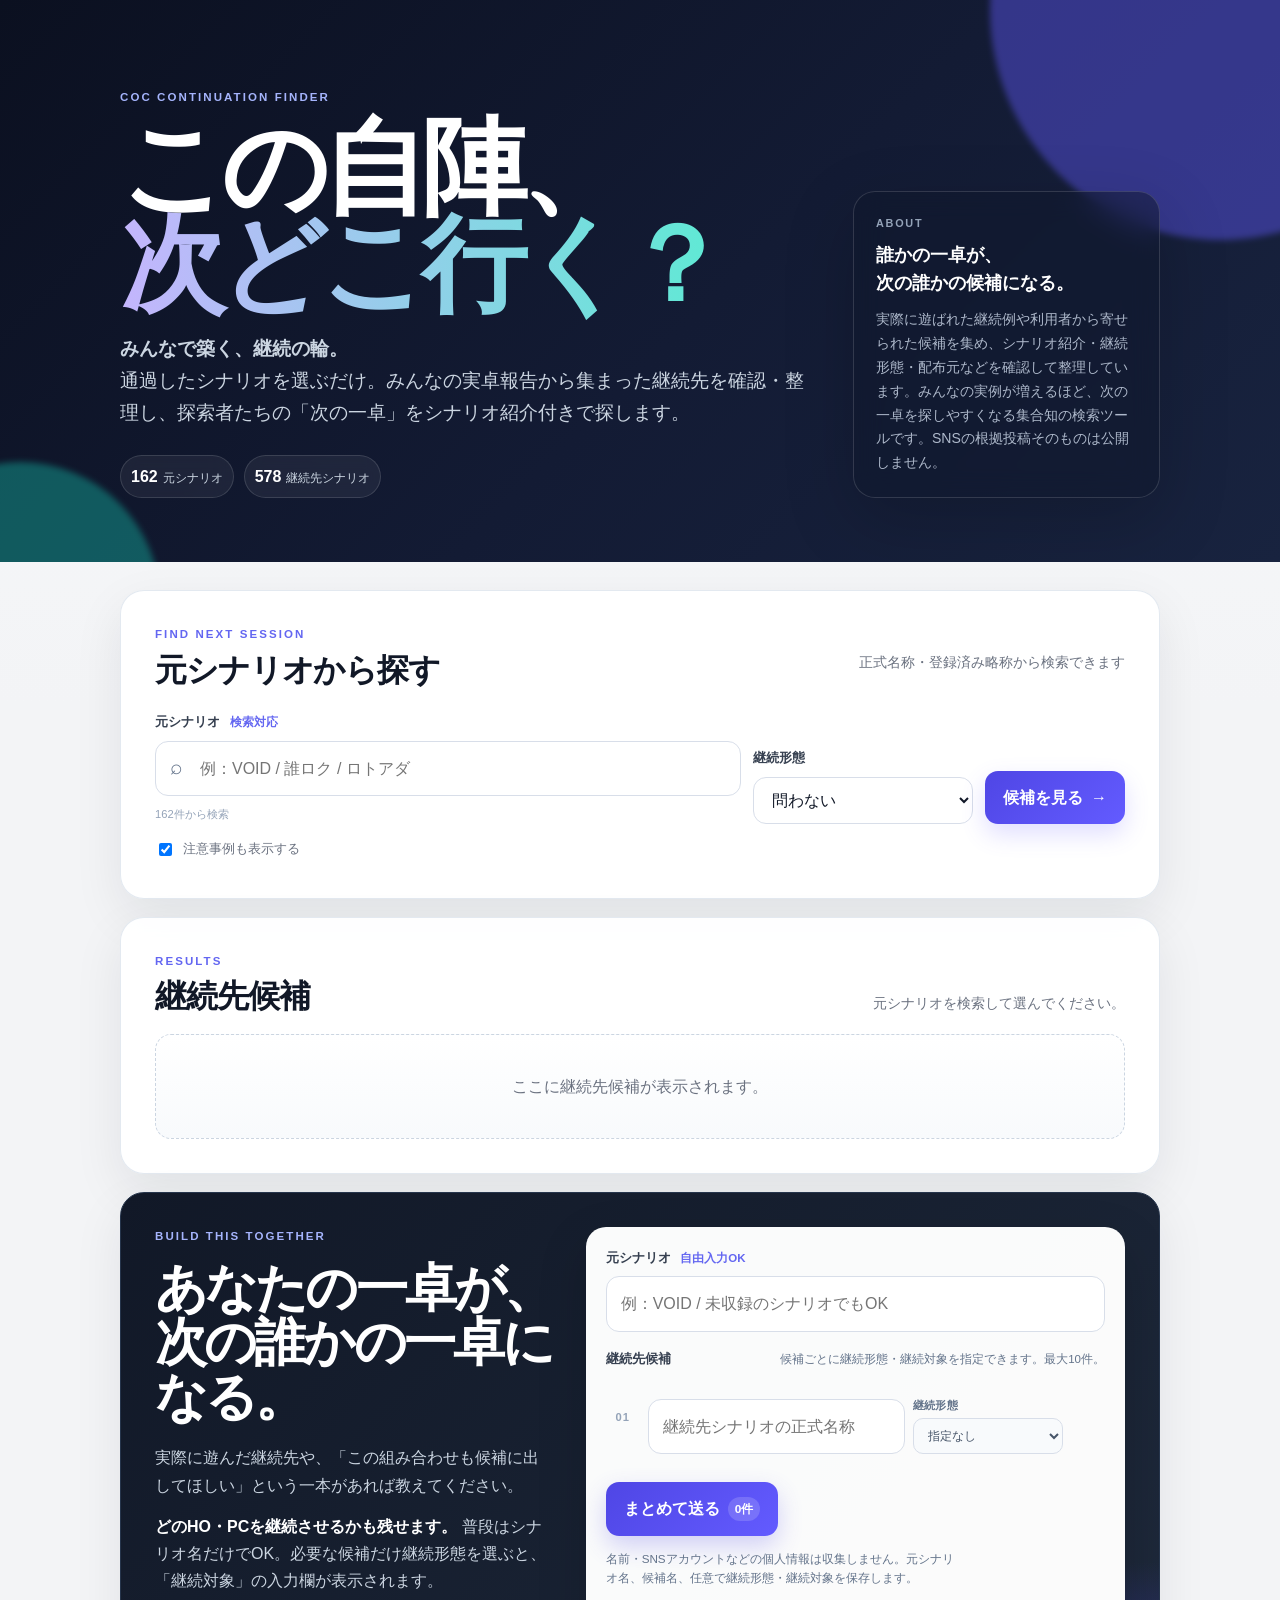
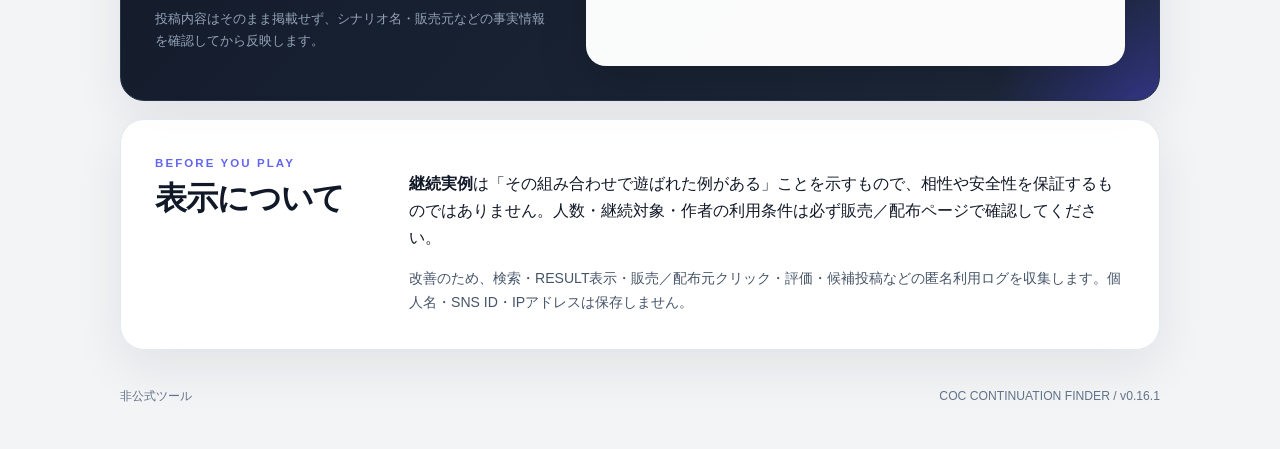
==== commit 5b396b16: "Defer fallback search code until full data load" ====
--- a/index.html
+++ b/index.html
@@ -13,7 +13,7 @@
 <meta name="twitter:card" content="summary">
 <link rel="canonical" href="https://kanjiki.github.io/coc-continuation-finder/">
 <link rel="stylesheet" href="styles.css?v=0.15.1"><link rel="stylesheet" href="source-search.css?v=0.15.1"><link rel="stylesheet" href="request-scope.css?v=0.15.1"><link rel="stylesheet" href="recommendation-feedback.css?v=0.15.1">
-<script defer src="config.js?v=0.15.1"></script><script defer src="data/sources.js?v=0.15.1"></script><script defer src="data/part1.js?v=0.15.1"></script><script defer src="data/part2.js?v=0.15.1"></script><script defer src="data/part3.js?v=0.15.1"></script><script defer src="data/part4.js?v=0.15.1"></script><script defer src="data/part5.js?v=0.15.1"></script><script defer src="data/custom.js?v=0.15.1"></script><script defer src="app.js?v=0.15.1"></script><script defer src="stats.js?v=0.15.2"></script><script defer src="lazy-sync.js?v=0.16.0"></script><script defer src="source-search-fallback.js?v=0.15.1"></script><script defer src="request-scope.js?v=0.15.1"></script><script defer src="recommendation-feedback.js?v=0.15.1"></script><script defer src="analytics.js?v=0.15.1"></script>
+<script defer src="config.js?v=0.15.1"></script><script defer src="data/sources.js?v=0.15.1"></script><script defer src="data/part1.js?v=0.15.1"></script><script defer src="data/part2.js?v=0.15.1"></script><script defer src="data/part3.js?v=0.15.1"></script><script defer src="data/part4.js?v=0.15.1"></script><script defer src="data/part5.js?v=0.15.1"></script><script defer src="data/custom.js?v=0.15.1"></script><script defer src="app.js?v=0.15.1"></script><script defer src="stats.js?v=0.15.2"></script><script defer src="lazy-sync.js?v=0.16.1"></script><script defer src="request-scope.js?v=0.15.1"></script><script defer src="recommendation-feedback.js?v=0.15.1"></script><script defer src="analytics.js?v=0.15.1"></script>
 </head>
 <body>
 <div id="testBanner" class="test hidden">FRIEND TEST — 使い勝手を率直に教えてください。</div>
@@ -25,5 +25,5 @@
 <section id="feedback" class="panel feedback-panel hidden"><p class="section-kicker">FRIEND TEST</p><h2>30秒だけ感想</h2><p class="muted">この形式を今後使いたいですか？</p><div class="choices"><button data-intent="ぜひ使いたい">ぜひ使いたい</button><button data-intent="条件次第">条件次第</button><button data-intent="使わない">使わない</button></div><textarea id="comment" rows="3" placeholder="迷った点、足りない情報など（任意）"></textarea><button id="sendFeedback" type="button">回答文をコピー</button><p id="feedbackStatus" class="muted"></p></section>
 <section class="panel note-panel"><div><p class="section-kicker">BEFORE YOU PLAY</p><h2>表示について</h2></div><div><p><b>継続実例</b>は「その組み合わせで遊ばれた例がある」ことを示すもので、相性や安全性を保証するものではありません。人数・継続対象・作者の利用条件は必ず販売／配布ページで確認してください。</p><p class="muted">改善のため、検索・RESULT表示・販売／配布元クリック・評価・候補投稿などの匿名利用ログを収集します。個人名・SNS ID・IPアドレスは保存しません。</p></div></section>
 </main>
-<footer class="wrap footer-inner"><span>非公式ツール</span><span>COC CONTINUATION FINDER / v0.16.0</span></footer><div id="toast" class="toast"></div>
+<footer class="wrap footer-inner"><span>非公式ツール</span><span>COC CONTINUATION FINDER / v0.16.1</span></footer><div id="toast" class="toast"></div>
 </body></html>
